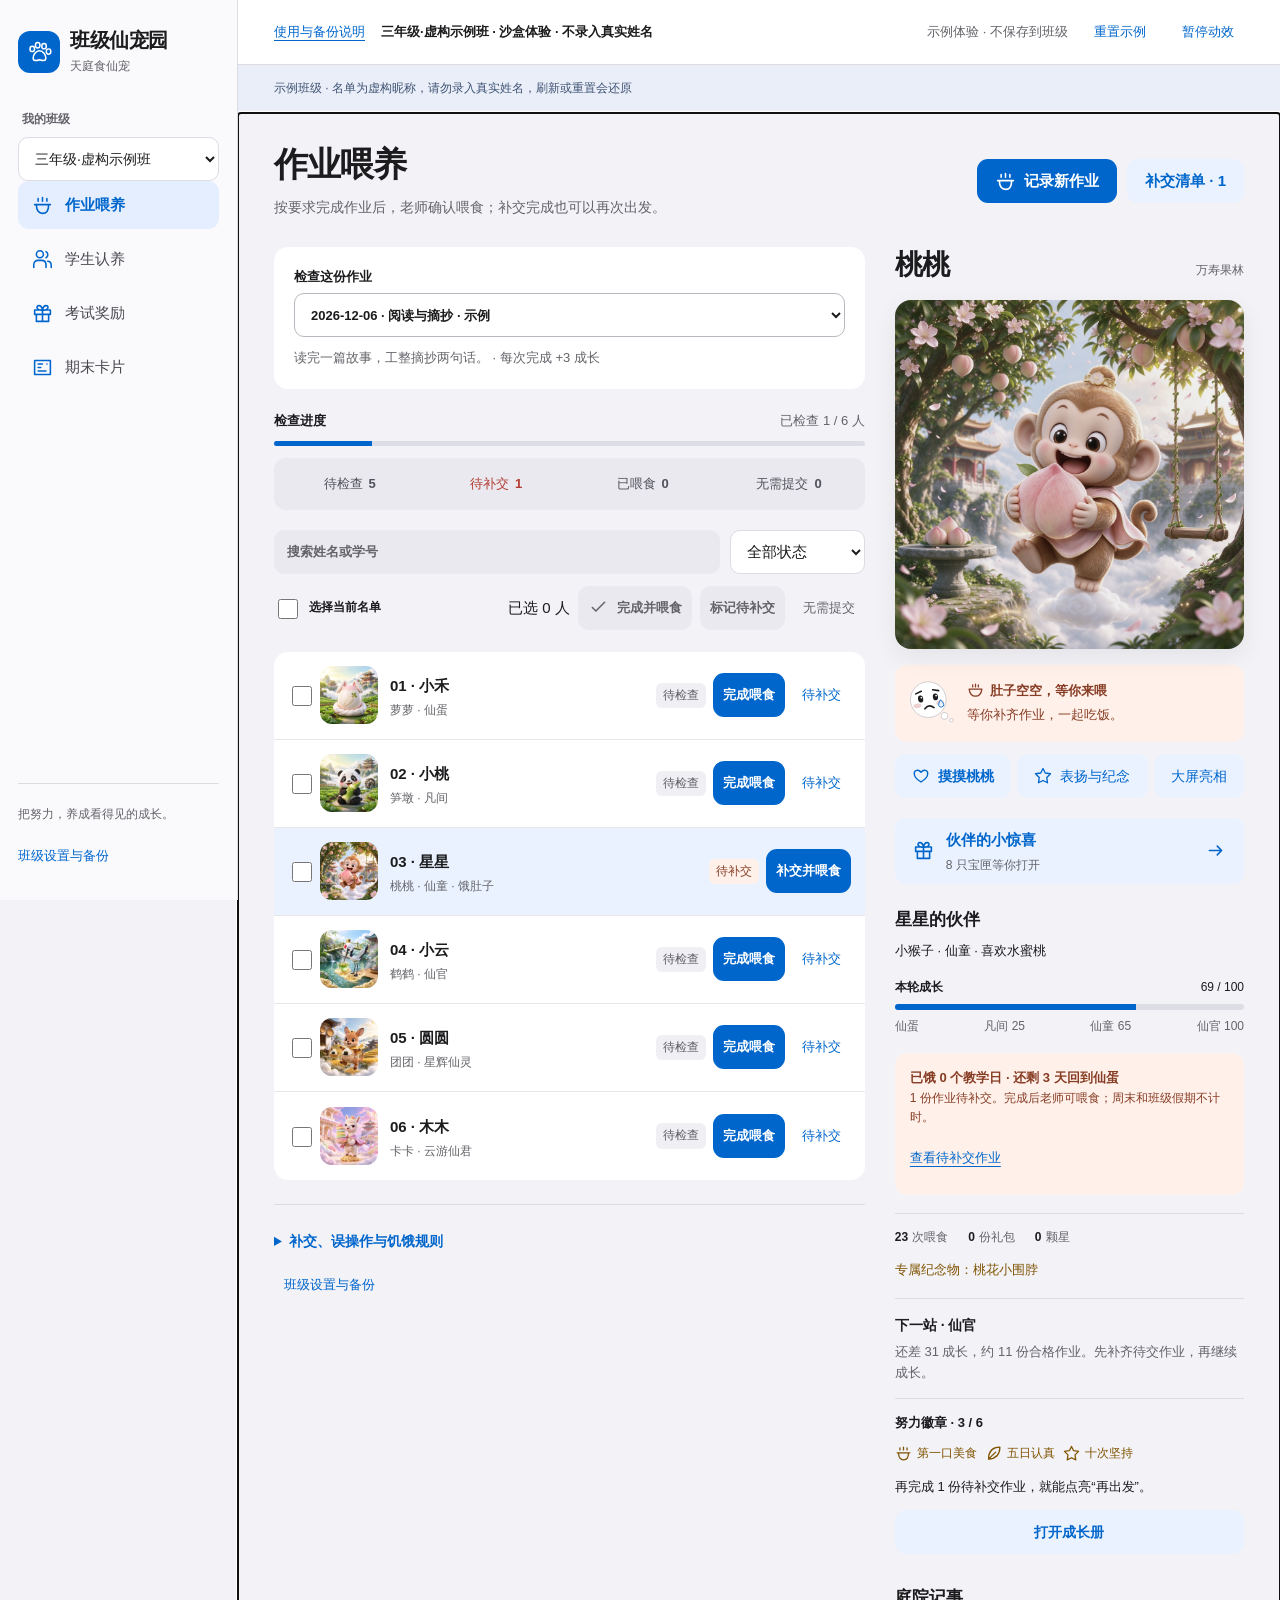
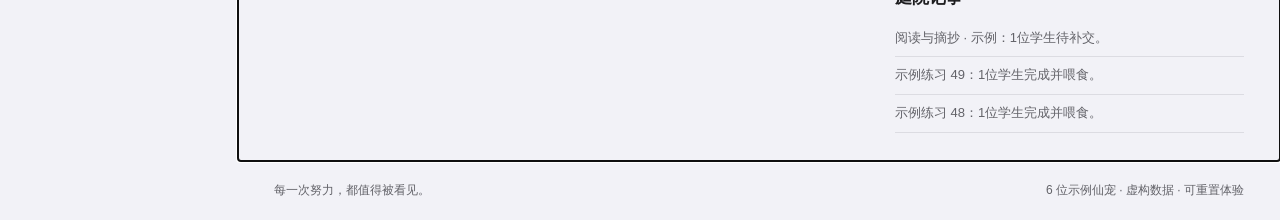
==== demo/index.html @ 9fc4181c "Publish six-pet classroom demo" ====
<!doctype html>
<html lang="zh-CN" data-edition="demo">
<head><meta http-equiv="Content-Security-Policy" content="default-src 'self' file: data: blob:; script-src 'self' 'unsafe-inline' file:; style-src 'self' 'unsafe-inline' file:; img-src 'self' file: data: blob:; font-src 'self' file: data:; connect-src 'none'; form-action 'none'; base-uri 'none'"><meta charset="utf-8"><meta name="viewport" content="width=device-width,initial-scale=1"><meta name="theme-color" content="#f2f2f7"><link rel="icon" href="data:image/svg+xml,%3Csvg%20xmlns%3D%22http%3A%2F%2Fwww.w3.org%2F2000%2Fsvg%22%20viewBox%3D%220%200%2048%2048%22%3E%3Crect%20width%3D%2248%22%20height%3D%2248%22%20rx%3D%2213%22%20fill%3D%22%230066cc%22%2F%3E%3Cg%20transform%3D%22translate(8%208)%22%20fill%3D%22none%22%20stroke%3D%22white%22%20stroke-width%3D%221.8%22%20stroke-linecap%3D%22round%22%20stroke-linejoin%3D%22round%22%3E%3Cpath%20d%3D%22M9%2022c0-3%203-8%207-8s7%205%207%208c0%204-4%203-7%202-3%201-7%202-7-2Z%22%2F%3E%3Cellipse%20cx%3D%228%22%20cy%3D%2212%22%20rx%3D%222.5%22%20ry%3D%223%22%2F%3E%3Cellipse%20cx%3D%2214%22%20cy%3D%228%22%20rx%3D%222.5%22%20ry%3D%223%22%2F%3E%3Cellipse%20cx%3D%2221%22%20cy%3D%229%22%20rx%3D%222.5%22%20ry%3D%223%22%2F%3E%3Cellipse%20cx%3D%2226%22%20cy%3D%2215%22%20rx%3D%222.5%22%20ry%3D%223%22%2F%3E%3C%2Fg%3E%3C%2Fsvg%3E"><title>班级仙宠园 · 六宠物互动示例</title><link rel="stylesheet" href="class.css"><link rel="stylesheet" href="class-gallery.css"><link rel="stylesheet" href="class-motion.css"><link rel="stylesheet" href="class-ios.css"><link rel="stylesheet" href="class-semester.css"><link rel="stylesheet" href="class-surprises.css"><script defer src="pets.js"></script><script defer src="class-rules.js"></script><script defer src="class-surprises.js"></script><script defer src="class-journey.js"></script><script defer src="class-growth.js"></script><script defer src="class-motion.js"></script><script defer src="class-local.js"></script><script defer src="class-app.js"></script><style>body.local-print-mode > :not(#localPrintView){display:none!important}body.local-print-mode{overflow:visible}#localPrintView{display:block}.edition-help{font-size:13px;color:#0066cc;white-space:nowrap}html[data-edition=demo] [data-action=newClass],html[data-edition=demo] [data-action=leaveDemo]{display:none!important}html[data-edition=demo] #demoBanner{position:static}.topbar #classCaption{margin-right:auto;font-weight:600}@media(max-width:700px){.topbar{display:grid!important;grid-template-columns:minmax(0,1fr) auto auto;gap:7px 12px!important;padding:10px 20px!important}.topbar .edition-help{grid-column:1/-1;font-size:12px}.topbar #classCaption{display:none}.topbar #saveStatus{min-width:0;line-height:1.5}.topbar .quiet{white-space:nowrap;min-width:44px}}</style></head>
<body>
<!-- THESIS: A familiar iOS-style workspace lets teachers turn completed homework into visible pet growth. OWN-WORLD: Cool grouped gray, white surfaces, system sans, blue actions, inset lists, segmented filters, quiet separators and complete original paintings. STORY: Choose homework, check students, feed companions, award effort and print one keepsake. FIRST VIEWPORT: Light class sidebar, large task title, white assignment and roster, full pet painting on the right; four-tab navigation on phones. FORM: user-pinned iOS operate interface; neutral-first palette explicitly replaces green backgrounds. FINISH: unreviewed and undocumented is unfinished; this build ends with the finish review, the verdict, and DESIGN.md --><a class="skip" href="#main">跳到主要内容</a>
<aside class="sidebar"><a class="brand" href="#homework"><span class="brand-mark" aria-hidden="true"><svg viewBox="0 0 32 32" aria-hidden="true"><path d="M9 22c0-3 3-8 7-8s7 5 7 8c0 4-4 3-7 2-3 1-7 2-7-2Z"/><ellipse cx="8" cy="12" rx="2.5" ry="3"/><ellipse cx="14" cy="8" rx="2.5" ry="3"/><ellipse cx="21" cy="9" rx="2.5" ry="3"/><ellipse cx="26" cy="15" rx="2.5" ry="3"/></svg></span><span>班级仙宠园<small>天庭食仙宠</small></span></a><label class="class-label" for="classSelect">我的班级</label><select id="classSelect" aria-label="选择班级"><option>正在载入…</option></select><button class="quiet small" data-action="newClass">新建班级</button><nav id="nav" aria-label="主要目的地"></nav><div class="sidebar-foot"><p>把努力，养成看得见的成长。</p><button class="quiet" data-action="settings">班级设置与备份</button></div></aside>
<div class="shell"><header class="topbar"><a class="edition-help" href="使用说明.html" target="_blank" rel="noopener">使用与备份说明</a><span id="classCaption">老师的百味庭院</span><span id="saveStatus" role="status">正在读取班级记录</span><button class="quiet small" data-action="demo">重置示例</button><button id="motionToggle" class="quiet small" data-action="motionToggle" aria-pressed="true">暂停动效</button></header><div id="demoBanner" class="demo-banner" hidden>示例班级 · 名单为虚构昵称，请勿录入真实姓名，刷新或重置会还原<button data-action="leaveDemo" class="quiet small">返回我的班级</button></div><div id="saveWarning" class="save-warning" role="alert" hidden></div><div id="rewardNotice" class="reward-notice" role="status" hidden></div><main id="main" tabindex="-1"><div class="loading">正在打开班级仙宠园…</div></main><footer class="page-foot">每一次努力，都值得被看见。<span>6 位示例仙宠 · 虚构数据 · 可重置体验</span></footer></div>
<dialog id="petDialog"><div class="dialog-head"><h2>选择认养的仙宠</h2><button class="icon-button" data-action="closeDialog" aria-label="关闭"><svg class="icon" viewBox="0 0 24 24" aria-hidden="true"><path d="M6 6l12 12M18 6 6 18"/></svg></button></div><p id="adoptHint"></p><label class="search-field">寻找伙伴<input id="petSearch" placeholder="输入名字、种类或仙境"></label><div id="petGrid" class="pet-grid"></div></dialog>
<dialog id="importDialog"><div class="dialog-head"><h2>确认恢复班级备份</h2><button class="icon-button" data-action="closeDialog" aria-label="关闭"><svg class="icon" viewBox="0 0 24 24" aria-hidden="true"><path d="M6 6l12 12M18 6 6 18"/></svg></button></div><p id="importSummary"></p><p>恢复将替换当前班级记录。请先导出一份当前备份，便于找回。</p><div class="actions"><button class="secondary" data-action="export">导出当前备份</button><button data-action="confirmImport">确认恢复</button></div></dialog>
<dialog id="presentationDialog" class="presentation-dialog" aria-label="课堂表彰"><div class="presentation-toolbar"><span id="presentationLabel">伙伴大屏展示</span><div class="actions"><button class="quiet" data-action="replayPresentation">再庆祝一次</button><button class="secondary" data-action="fullscreenPresentation">全屏展示</button><button class="quiet" data-action="closePresentation">结束展示</button></div></div><div id="presentationContent"></div><p id="presentationStatus" class="sr-only" role="status"></p></dialog><input id="backupFile" type="file" accept=".json,application/json" hidden><div id="toast" role="status" class="toast"></div></body></html>
---- demo/class.css ----
@import url("fonts/serif.css");
:root{--paper:#f8f5ec;--surface:#fffdf7;--ink:#263d32;--muted:#626b5b;--jade:#315e4b;--pale:#e8eee1;--gold:#a47b2f;--line:#d9decc;--rose:#994f49;--shadow:0 12px 32px rgba(39,62,45,.09)}
*{box-sizing:border-box}body{margin:0;background:var(--paper);color:var(--ink);font:15px/1.65 "Microsoft YaHei","PingFang SC",sans-serif}button,input,select,textarea{font:inherit}button,a,input,select,textarea{-webkit-tap-highlight-color:transparent}button{min-height:44px;border:0;border-radius:12px;padding:10px 18px;background:var(--jade);color:white;cursor:pointer;display:inline-flex;gap:8px;align-items:center;justify-content:center;font-weight:600}button:hover{background:#244837}button:disabled{opacity:.5;cursor:not-allowed}button.secondary{background:var(--pale);color:var(--jade)}button.secondary:hover{background:#dce6d4}button.quiet{background:transparent;color:var(--jade);font-weight:500}button.quiet:hover{background:var(--pale)}button.small{padding:6px 10px;min-height:36px;font-size:13px}.icon-button{min-width:44px;background:transparent;color:var(--ink);font-size:25px;padding:4px}.icon{width:21px;height:21px;fill:none;stroke:currentColor;stroke-width:1.6;stroke-linecap:round;stroke-linejoin:round;flex:none}a{color:var(--jade);text-underline-offset:4px}input,select,textarea{border:1px solid #aebba7;border-radius:10px;min-height:44px;padding:9px 12px;background:var(--surface);color:var(--ink);width:100%}textarea{resize:vertical;min-height:100px}input::placeholder,textarea::placeholder{color:#6a7164}label{display:block;font-size:13px;font-weight:600}label>input,label>select,label>textarea{margin-top:5px}input[type=checkbox]{width:20px;height:20px;min-height:20px;padding:0;accent-color:var(--jade);flex:none}input[type=number]{font-variant-numeric:tabular-nums}button:focus-visible,a:focus-visible,input:focus-visible,select:focus-visible,textarea:focus-visible,summary:focus-visible{outline:3px solid var(--gold);outline-offset:3px}h1,h2,h3,p{margin:0}h1,h2,.brand,.pet-name,.welcome-title{font-family:"Garden Serif","STKaiti","KaiTi",serif}h1{font-size:38px;line-height:1.3;font-weight:650;text-wrap:balance}h2{font-size:27px;line-height:1.4}h3{font-size:17px}p{margin:8px 0 16px;max-width:70ch}.muted{color:var(--muted)}.skip{position:fixed;top:-60px;left:20px;z-index:100;background:var(--jade);color:white;padding:12px}.skip:focus{top:12px}
.sidebar{position:fixed;inset:0 auto 0 0;width:218px;padding:30px 20px 24px;background:#edf0e5;display:flex;flex-direction:column;border-right:1px solid var(--line);z-index:10}.brand{display:flex;gap:11px;align-items:center;font-size:21px;text-decoration:none;font-weight:700;line-height:1.25;margin-bottom:40px}.brand small{display:block;font:11px/2 "Microsoft YaHei",sans-serif;letter-spacing:2px;color:var(--muted)}.brand-mark{display:grid;place-items:center;font-size:26px;width:46px;height:52px;border:1px solid var(--jade);border-radius:45% 45% 12px 12px}.class-label{margin-bottom:7px;font-size:12px;color:var(--muted)}.sidebar select{background:transparent}.sidebar>.small{align-self:flex-start;margin:8px 0 30px}.sidebar nav{display:grid;gap:8px}.nav-link{display:flex;align-items:center;gap:12px;padding:12px 15px;min-height:48px;text-decoration:none;border-radius:12px;font-weight:600}.nav-link.active{background:var(--jade);color:white}.nav-link:not(.active):hover{background:#dce6d4}.sidebar-foot{margin-top:auto}.sidebar-foot p{font-size:12px;max-width:15ch;color:var(--muted);line-height:1.8;margin:0 0 20px}.sidebar-foot button{font-size:12px;padding:8px 0}.shell{margin-left:218px}.topbar{padding:16px 36px;display:flex;align-items:center;gap:16px;border-bottom:1px solid var(--line);font-size:12px}.topbar>span:first-child{margin-right:auto;color:var(--muted)}#saveStatus{color:var(--jade)}main{padding:34px 36px 28px;max-width:1440px;margin:auto;min-height:calc(100vh - 140px)}.page-foot{font-size:11px;color:var(--muted);padding:20px 36px;display:flex;justify-content:space-between}.page-head{display:flex;gap:24px;justify-content:space-between;align-items:flex-start;margin-bottom:25px}.page-head p{color:var(--muted);margin:8px 0 0;font-size:13px}.actions{display:flex;align-items:center;gap:10px;flex-wrap:wrap}.head-action{white-space:nowrap;margin-top:5px}.demo-banner{padding:10px 36px;background:#f5e8c8;color:#6d531f;display:flex;align-items:center;gap:20px;font-size:13px}.demo-banner[hidden],.save-warning[hidden]{display:none}.demo-banner button{margin-left:auto}.save-warning{margin:16px 36px 0;padding:15px 20px;background:#f8e6de;color:#763e38;border-radius:12px;font-size:13px}.save-warning .actions{margin-top:10px}.loading{padding:80px 0;text-align:center;color:var(--muted)}
.work-layout{display:grid;grid-template-columns:minmax(0,1fr) 310px;gap:30px;align-items:start}.work-panel{min-width:0}.assignment{padding:22px 24px;background:var(--surface);border-radius:16px;box-shadow:var(--shadow);margin-bottom:20px}.assignment h2{margin-bottom:15px;font-size:23px}.assignment-meta{display:flex;gap:15px;align-items:center;margin-bottom:8px}.assignment-meta label{flex:1}.assignment p{font-size:13px;margin-bottom:0;color:var(--muted)}.form-panel{background:var(--pale);padding:22px 24px;border-radius:16px;margin-bottom:24px}.form-grid{display:grid;grid-template-columns:2fr 1fr;gap:16px;margin:16px 0}.form-grid .full{grid-column:1/-1}.form-panel .actions{margin-top:15px}.list-tools{display:flex;align-items:center;gap:12px;flex-wrap:wrap;margin:20px 0 12px}.list-tools label{flex:1;min-width:160px}.list-tools input{margin:0}.filter-select{max-width:135px}.selection-bar{background:var(--pale);padding:10px 12px;display:flex;align-items:center;gap:8px;flex-wrap:wrap;border-radius:12px;margin-bottom:10px}.select-all{display:flex;gap:8px;align-items:center;margin-right:auto;font-size:12px}.selection-bar button{padding:7px 10px;min-height:38px;font-size:12px}.student-list{border-top:1px solid var(--line)}.student-row{display:grid;grid-template-columns:22px minmax(150px,1fr) auto;align-items:center;gap:12px;padding:12px 7px;border-bottom:1px solid var(--line);min-height:82px}.student-row.selected{background:#ebefe3}.student-info{display:flex;align-items:center;gap:13px}.student-info img{width:51px;height:58px;object-fit:cover;border-radius:28px 28px 9px 9px}.student-info strong{font-size:14px}.student-info small{display:block;font-size:11px;color:var(--muted)}.student-info .name-button{padding:0;background:transparent;color:var(--ink);display:block;min-height:24px;text-align:left;justify-content:start}.student-info .name-button:hover{text-decoration:underline}.status-tag{font-size:11px;padding:3px 8px;border-radius:6px;background:var(--pale);color:var(--jade);white-space:nowrap;display:inline-block}.status-tag.missing{background:#f5e2d6;color:#853d33}.status-tag.pending{background:#eeebdf;color:#66644e}.row-actions{display:flex;align-items:center;gap:7px}.row-actions button{padding:7px 10px;font-size:12px;min-height:38px}.row-actions .quiet{min-width:36px}.count-line{font-size:12px;color:var(--muted);margin:10px 0}.blank-note{padding:32px 20px;text-align:center;color:var(--muted);font-size:14px}.stage{position:sticky;top:25px}.scene{position:relative;overflow:hidden;border-radius:47% 47% 15px 15px;background:#e7ead7;box-shadow:var(--shadow);aspect-ratio:4/5}.scene>img{width:100%;height:100%;object-fit:cover;display:block}.scene.hungry>img{filter:saturate(.48) brightness(.87);animation:hungry-sway 4s ease-in-out infinite;transform-origin:50% 90%}.scene.hungry:after{content:"";position:absolute;inset:0;background:linear-gradient(transparent 35%,rgba(48,64,59,.25));pointer-events:none}.pet-bubble{position:absolute;z-index:2;bottom:20px;left:18px;right:18px;text-align:center;font-size:13px;padding:11px 12px;background:rgba(255,253,247,.96);border-radius:12px;box-shadow:0 5px 14px rgba(38,61,50,.12)}.hungry-face{position:absolute;z-index:2;left:50%;top:45%;transform:translateX(-50%);width:76px;height:76px;background:#fff5e3;border-radius:50%;display:grid;place-items:center;box-shadow:0 8px 20px rgba(22,41,30,.12)}.hungry-face svg{width:58px;height:58px;stroke:#835748;stroke-width:1.6;fill:none;stroke-linecap:round}.empty-bowl{position:absolute;right:18px;top:23px;background:var(--surface);border-radius:12px;padding:10px;z-index:2;color:var(--rose);font-size:11px;display:flex;align-items:center;gap:7px}.scene-caption{display:flex;justify-content:space-between;align-items:center;margin-top:15px;font-size:12px;color:var(--muted)}.pet-name{font-size:29px;color:var(--ink)}.pet-state{padding-top:15px}.pet-state p{font-size:12px}.growth-line{display:flex;justify-content:space-between;align-items:center;font-size:12px;margin:14px 0 7px}.growth-track{height:6px;background:#dbe2d0;border-radius:5px;overflow:hidden}.growth-track i{display:block;height:100%;background:var(--jade)}.growth-stops{display:flex;justify-content:space-between;font-size:10px;color:var(--muted);margin-top:7px}.hunger-note{margin-top:17px;padding:15px;background:#f5e2d6;border-radius:12px;color:#793f35;font-size:12px}.hunger-note strong{display:block;font-size:13px}.pet-state .facts{display:flex;gap:20px;border-top:1px solid var(--line);padding-top:14px;margin-top:18px;font-size:12px;color:var(--muted)}.pet-state .facts b{color:var(--ink);margin-right:4px}.journal{margin-top:30px}.journal h3{margin-bottom:8px}.journal p{font-size:11px;color:var(--muted);padding:8px 0;border-bottom:1px solid var(--line);margin:0}.rule-note{font-size:12px;color:var(--muted);margin:20px 0 0}.inline-details{margin-top:24px;border-top:1px solid var(--line);padding-top:14px}.inline-details summary{cursor:pointer;color:var(--jade);font-size:13px;font-weight:600}.inline-details .form-panel{margin-top:14px}.rank-input{width:75px;min-height:40px}.roster-grid{display:grid;grid-template-columns:repeat(3,minmax(0,1fr));gap:20px}.roster-pet{background:var(--surface);border-radius:16px;overflow:hidden;box-shadow:var(--shadow)}.roster-pet img{width:100%;aspect-ratio:5/4;object-fit:cover;display:block}.roster-pet .roster-body{padding:16px}.roster-pet h3{display:flex;justify-content:space-between;align-items:center}.roster-pet p{font-size:12px;color:var(--muted);margin:7px 0 12px}.roster-pet button{font-size:12px;width:100%}.welcome{display:grid;grid-template-columns:minmax(0,1fr) 42%;gap:50px;align-items:center;min-height:530px}.welcome-title{font-size:48px;line-height:1.3;max-width:11ch}.welcome p{font-size:15px;color:var(--muted);margin-top:22px;line-height:1.9}.welcome .scene{max-width:390px}.welcome .welcome-pet{font-size:13px;text-align:center;margin:14px 0}.welcome .actions{margin-top:28px}.onboard-form{margin-top:25px;max-width:600px}.form-panel h2{font-size:24px}.gift-list{display:flex;gap:24px;flex-wrap:wrap;margin:15px 0 4px;padding:15px 0;border-top:1px solid var(--line)}.gift-list span{display:flex;gap:8px;align-items:center;font-size:13px}.gift-list .icon{color:var(--gold)}.reward-copy{font-size:12px;color:#795a24;margin-top:12px}.card-preview{display:grid;grid-template-columns:repeat(3,minmax(0,1fr));gap:20px;margin-top:22px}.honor-card{background:var(--surface);border:1px solid #bca66a;border-radius:12px;overflow:hidden;text-align:center}.honor-card img{width:100%;aspect-ratio:1;object-fit:cover;display:block}.honor-card .card-copy{padding:15px}.honor-card h3{font-family:"Garden Serif","KaiTi",serif;font-size:23px}.honor-card p{margin:5px 0;font-size:11px;color:var(--muted)}.honor-card .owner{display:block;font-size:14px;margin:6px 0}.card-stamp{font-size:10px;color:#805f23;margin-top:8px;letter-spacing:2px}.settings{max-width:820px}.settings h2{margin:32px 0 12px}.settings .form-grid{margin:0 0 18px}.settings>p{color:var(--muted);font-size:13px}.settings .link-row{display:flex;justify-content:space-between;gap:20px;padding:17px 0;border-bottom:1px solid var(--line);font-size:13px}.settings .link-row small{display:block;color:var(--muted)}.search-field{margin:15px 0}.pet-grid{display:grid;grid-template-columns:repeat(5,1fr);gap:12px}.pet-option{display:block;padding:0;background:var(--pale);color:var(--ink);overflow:hidden;text-align:center;border-radius:12px;font-size:12px}.pet-option img{width:100%;aspect-ratio:1;object-fit:cover;display:block}.pet-option span{display:block;padding:7px 3px}.pet-option:hover{background:#d5e0cc;color:var(--ink)}dialog{background:var(--surface);color:var(--ink);border:0;border-radius:16px;padding:25px;max-width:850px;width:calc(100% - 32px);max-height:88vh;box-shadow:0 20px 70px rgba(28,45,33,.2)}dialog::backdrop{background:rgba(21,40,29,.4)}.dialog-head{display:flex;align-items:center;justify-content:space-between;gap:20px}.dialog-head h2{font-size:27px}dialog p{font-size:13px;color:var(--muted)}#importDialog{max-width:550px}.toast{position:fixed;bottom:24px;left:calc(50% + 109px);transform:translateX(-50%);padding:12px 20px;background:var(--ink);color:white;border-radius:12px;z-index:80;max-width:calc(100% - 40px);font-size:13px;opacity:0;pointer-events:none}.toast.show{opacity:1}.welcome-title,.scene{animation:reveal .65s cubic-bezier(.16,1,.3,1) both}@keyframes reveal{from{clip-path:inset(0 0 12% 0);opacity:.6}to{clip-path:inset(0);opacity:1}}@keyframes hungry-sway{0%,100%{transform:rotate(-1deg) translateY(2px)}50%{transform:rotate(1deg) translateY(5px)}}
@media(min-width:1600px){main{padding-top:50px}.work-layout{grid-template-columns:minmax(0,1fr) 360px}}
@media(max-width:1150px){.sidebar{width:190px;padding:25px 16px}.brand{font-size:18px;gap:8px}.shell{margin-left:190px}.topbar,main{padding-left:24px;padding-right:24px}.work-layout{grid-template-columns:minmax(0,1fr) 250px;gap:22px}.selection-bar button{font-size:11px}.student-row{gap:8px;padding-left:2px;padding-right:2px;grid-template-columns:20px minmax(130px,1fr) auto}.row-actions{gap:2px}.row-actions button{padding:6px 7px}.roster-grid{grid-template-columns:repeat(3,1fr)}.toast{left:calc(50% + 95px)}}
@media(max-width:900px){.work-layout{grid-template-columns:minmax(0,1fr) 220px;gap:18px}.row-actions{flex-wrap:wrap;max-width:90px;justify-content:flex-end}.student-info img{display:none}.page-head{gap:12px}h1{font-size:32px}.assignment{padding:18px}.selection-bar{gap:5px}.select-all{width:100%;margin-bottom:3px}.card-preview{grid-template-columns:repeat(2,1fr)}}
@media(max-width:700px){.sidebar{position:static;width:auto;padding:16px 20px;display:grid;grid-template-columns:1fr 135px;align-items:center;border:0;border-bottom:1px solid var(--line)}.brand{margin:0;font-size:18px}.brand-mark{width:35px;height:41px;font-size:23px}.brand small{font-size:9px}.class-label,.sidebar>.small,.sidebar-foot{display:none}.sidebar select{font-size:12px;padding:7px;min-height:40px}.sidebar nav{position:fixed;inset:auto 0 0;z-index:50;grid-template-columns:repeat(4,1fr);gap:0;background:var(--surface);padding:7px 6px calc(7px + env(safe-area-inset-bottom));box-shadow:0 -5px 22px rgba(39,62,45,.08)}.nav-link{flex-direction:column;gap:3px;font-size:10px;padding:7px 3px;border-radius:10px;min-height:50px}.nav-link .icon{width:20px;height:20px}.shell{margin:0}.topbar{padding:8px 20px;gap:8px}.topbar>span:first-child{display:none}#saveStatus{margin-right:auto;font-size:11px}main{padding:25px 20px 20px;min-height:70vh}.page-head{margin-bottom:20px;flex-direction:column;gap:14px}.page-head p{font-size:12px}h1{font-size:31px}.head-action{margin-top:0}.work-layout{display:flex;flex-direction:column;gap:25px}.work-panel{width:100%}.stage{position:static;width:100%;display:grid;grid-template-columns:40% 1fr;gap:16px;padding-top:25px;border-top:1px solid var(--line)}.stage .pet-state{padding:0}.stage .scene-caption{display:block;margin-top:7px}.stage .scene-caption>span{font-size:11px}.stage .pet-name{display:block;font-size:24px}.stage .pet-bubble{font-size:10px;bottom:10px;left:8px;right:8px;padding:7px}.stage .hunger-note{padding:10px;margin-top:12px;font-size:11px}.stage .hunger-note strong{font-size:12px}.stage .facts{gap:10px;font-size:10px;padding-top:10px;margin-top:10px}.stage .empty-bowl{padding:6px;top:10px;right:8px;font-size:0}.stage .empty-bowl .icon{width:18px;height:18px}.stage .hungry-face{width:50px;height:50px}.stage .hungry-face svg{width:40px;height:40px}.pet-state p{font-size:11px;margin:3px 0 8px}.growth-stops{font-size:9px}.journal{grid-column:1/-1;margin-top:0}.journal p{font-size:11px}.student-info img{display:block;width:40px;height:48px}.student-row{grid-template-columns:20px minmax(120px,1fr) auto;gap:8px;min-height:80px}.student-info{gap:9px}.student-info strong{font-size:13px}.student-info small{font-size:10px}.row-actions{max-width:none;gap:4px}.row-actions button{min-height:40px;padding:6px 8px;font-size:11px}.row-actions .status-tag{font-size:10px}.selection-bar{padding:10px;gap:7px}.selection-bar button{min-height:40px;font-size:11px}.select-all{width:auto;margin-right:auto}.selection-bar .select-all{flex-basis:100%}.assignment{padding:18px}.assignment-meta{gap:8px}.assignment-meta button{font-size:11px;padding:7px}.form-panel{padding:20px}.form-grid{gap:13px;grid-template-columns:1fr}.form-grid .full{grid-column:auto}.roster-grid{grid-template-columns:repeat(2,1fr);gap:13px}.roster-pet .roster-body{padding:12px}.roster-pet h3{font-size:14px}.roster-pet h3 span{font-size:10px}.roster-pet p{font-size:11px}.roster-pet button{font-size:11px;padding:8px 5px}.welcome{grid-template-columns:1fr;gap:30px;min-height:0}.welcome-title{font-size:38px;max-width:12ch}.welcome p{margin-top:15px;font-size:13px}.welcome .scene{max-width:270px;margin:auto}.welcome .actions{margin-top:20px}.welcome .welcome-pet{font-size:12px}.page-foot{padding:20px 20px 100px;display:block;font-size:10px}.page-foot span{display:block;margin-top:5px}.demo-banner{padding:9px 20px;font-size:11px;gap:10px}.demo-banner button{font-size:11px;padding:4px 7px;white-space:nowrap}.save-warning{margin:12px 20px 0}.pet-grid{grid-template-columns:repeat(3,1fr);gap:10px}dialog{padding:18px}.dialog-head h2{font-size:23px}.toast{left:50%;bottom:85px}.card-preview{gap:12px}.honor-card .card-copy{padding:11px}.honor-card h3{font-size:21px}.gift-list{gap:10px 18px}.gift-list span{font-size:12px}.settings h2{font-size:25px}.rank-input{width:65px}.list-tools{gap:8px}.list-tools label{min-width:130px}.filter-select{max-width:118px}.settings .link-row{flex-wrap:wrap}.mobile-settings{display:inline-flex}}
@media(prefers-reduced-motion:reduce){*,*:before,*:after{animation:none!important;scroll-behavior:auto!important}}

.sr-only{position:absolute;width:1px;height:1px;padding:0;margin:-1px;overflow:hidden;clip:rect(0,0,0,0);white-space:nowrap;border:0}

.empty-bowl{top:55px;right:45px}.row-actions button{min-width:44px;min-height:44px}
@media(max-width:700px){.selection-bar .select-all{flex-basis:calc(100% - 90px)}.selection-bar #selectionCount{font-size:11px}.selection-bar button,.row-actions button{min-height:44px}.stage .empty-bowl{top:28px;right:25px}}

.next-growth{margin-top:18px;padding:14px 0;border-top:1px solid var(--line)}.next-growth strong{font-size:14px}.next-growth p{font-size:13px;margin:5px 0 0;color:var(--muted)}.effort-preview{border-top:1px solid var(--line);padding-top:14px;font-size:13px}.effort-preview>span{font-weight:600}.effort-preview>div{display:flex;gap:8px;flex-wrap:wrap;margin:10px 0}.effort-preview p{font-size:13px;margin:0;color:var(--muted)}.effort-preview button{width:100%;font-size:14px}.earned-token{display:inline-flex;align-items:center;gap:5px;color:#795a24;font-size:12px}.earned-token .icon{width:17px;height:17px}.growth-student-picker{max-width:480px;margin-bottom:25px}.growth-student-picker label{font-size:14px}.growth-book{min-width:0}.book-intro p{font-size:16px;color:var(--muted);margin:10px 0 22px}.form-journey{display:grid;grid-template-columns:repeat(2,minmax(0,1fr));gap:24px 20px;padding:0;margin:0;list-style:none}.form-journey figure{margin:0}.journey-art{position:relative;aspect-ratio:1;overflow:hidden;border-radius:47% 47% 12px 12px;background:var(--pale)}.journey-art img{width:100%;height:100%;object-fit:cover;display:block}.locked .journey-art img{filter:grayscale(1);opacity:.6}.form-lock{position:absolute;left:12px;right:12px;bottom:12px;display:flex;align-items:center;justify-content:center;gap:8px;background:var(--surface);padding:7px;border-radius:10px;font-size:13px}.form-lock .icon{width:17px;height:17px}.form-journey figcaption{display:flex;justify-content:space-between;align-items:center;gap:8px;padding-top:10px;font-size:13px;color:var(--muted)}.form-journey figcaption strong{font:600 21px/1.4 "Garden Serif","KaiTi",serif;color:var(--ink)}.form-journey .current figcaption span{color:var(--jade);font-weight:600}.growth-rule{font-size:13px;color:var(--muted);margin:16px 0 0}.makeup-list,.badge-collection,.personal-journal{margin-top:36px}.makeup-list>p,.badge-collection>p,.personal-journal>p{font-size:14px;color:var(--muted)}.makeup-list>div{display:flex;gap:15px;align-items:center;justify-content:space-between;padding:12px 0;border-bottom:1px solid var(--line)}.makeup-list span{overflow-wrap:anywhere}.makeup-list button{white-space:nowrap;min-height:44px}.badge-collection ul,.personal-journal ol{list-style:none;padding:0;margin:15px 0 0}.badge-collection li{display:flex;gap:14px;align-items:center;padding:15px 0;border-bottom:1px solid var(--line)}.badge-symbol{display:grid;place-items:center;width:44px;height:44px;border-radius:50%;background:var(--pale);color:var(--muted);flex:none}.earned .badge-symbol{background:#f5e8c8;color:#795a24}.badge-collection li>div{flex:1;min-width:0}.badge-collection li strong,.badge-collection li>div span{display:block;font-size:14px}.badge-collection li>div span{color:var(--muted);font-size:13px;margin-top:2px}.badge-progress{font-size:13px;color:var(--muted);white-space:nowrap}.earned .badge-progress{color:var(--jade);font-weight:600}.personal-journal li{display:flex;gap:12px;align-items:flex-start;padding:14px 0;border-bottom:1px solid var(--line)}.personal-journal li>.icon{color:var(--gold);width:20px;margin-top:3px}.personal-journal li>div{flex:1;min-width:0}.personal-journal strong{display:block;font-size:14px;overflow-wrap:anywhere}.personal-journal span,.personal-journal time{font-size:13px;color:var(--muted)}.personal-journal span{display:block;margin-top:3px}.personal-journal time{white-space:nowrap;font-variant-numeric:tabular-nums}.growth-layout .stage .journal,.growth-layout .effort-preview{display:none}.roster-actions{display:grid;gap:5px}.reward-notice{margin:20px 36px 0;display:flex;align-items:center;gap:18px;padding:16px 22px;background:#e8eee1;border-radius:16px;max-width:calc(1440px - 72px);animation:reward-reveal .35s cubic-bezier(.16,1,.3,1) both}.reward-notice[hidden]{display:none}.reward-notice>img{width:88px;height:88px;object-fit:cover;border-radius:45% 45% 10px 10px;flex:none}.reward-notice>div{flex:1;min-width:0}.reward-notice strong{font-family:"Garden Serif","KaiTi",serif;font-size:23px;line-height:1.4}.reward-notice p{font-size:14px;margin:4px 0;color:var(--jade)}.reward-notice button.quiet{padding:3px 0;min-height:44px;font-size:14px}.reward-notice>.icon-button{align-self:flex-start;flex:none;min-width:44px}.reward-notice p,.book-intro p{overflow-wrap:anywhere}@keyframes reward-reveal{from{clip-path:inset(0 0 28% 0);transform:translateY(-6px)}to{clip-path:inset(0);transform:translateY(0)}}
@media(max-width:1150px){.reward-notice{margin-left:24px;margin-right:24px}}
@media(max-width:700px){.growth-layout .stage{display:none}.growth-student-picker{max-width:none}.book-intro h2,.badge-collection h2,.makeup-list h2,.personal-journal h2{font-size:25px}.book-intro p{font-size:16px}.form-journey{gap:20px 14px}.form-journey figcaption{flex-direction:column;align-items:flex-start;gap:2px}.journey-art{border-radius:47% 47% 10px 10px}.form-lock{left:8px;right:8px;bottom:8px;font-size:12px;padding:5px}.personal-journal li{flex-wrap:wrap}.personal-journal time{margin-left:32px;margin-top:-8px;flex-basis:100%}.reward-notice{margin:14px 20px 0;gap:12px;padding:14px}.reward-notice>img{width:65px;height:75px}.reward-notice strong{font-size:19px}.reward-notice p{font-size:13px}.reward-notice>.icon-button{margin-right:-9px}.stage .next-growth strong{font-size:14px}.stage .next-growth p,.stage .effort-preview p{font-size:13px}.stage .next-growth{margin-top:14px}.stage .effort-preview{grid-column:1/-1}.earned-token{font-size:12px}.badge-collection li{gap:10px}.badge-collection li>div span{line-height:1.6}.badge-progress{font-size:12px}}
@media(prefers-reduced-motion:reduce){.reward-notice{animation:none}}

.book-intro .book-hunger{font-size:14px;color:var(--rose);margin-top:-8px;margin-bottom:22px}

.reward-notice{position:fixed;right:24px;bottom:24px;z-index:70;width:min(510px,calc(100% - 48px));margin:0;box-shadow:var(--shadow)}
@media(max-width:700px){.reward-notice{right:20px;bottom:85px;width:calc(100% - 40px);margin:0}}
---- demo/class-gallery.css ----
/* Existing jade garden, amplified through complete original paintings. */
.sidebar{background:var(--jade);color:var(--surface);border-right:0}
.sidebar .brand,.sidebar .brand small,.sidebar .class-label,.sidebar .sidebar-foot p,.sidebar button.quiet{color:var(--surface)}
.sidebar .brand-mark{border-color:var(--gold);color:var(--surface)}
.sidebar select{background:var(--surface);color:var(--ink);border-color:var(--surface)}
.sidebar .nav-link{color:var(--surface)}
.sidebar .nav-link.active{background:var(--surface);color:var(--jade)}
.sidebar .nav-link:not(.active):hover,.sidebar button.quiet:hover{background:var(--ink);color:var(--surface)}
.sidebar .sidebar-foot{border-top:1px solid var(--gold);padding-top:24px}
.topbar{background:var(--surface)}
.page-head{padding-bottom:24px;border-bottom:1px solid var(--line);margin-bottom:30px}
.work-layout{grid-template-columns:minmax(0,1fr) 36%;gap:30px}
.stage .scene,.welcome .scene{aspect-ratio:1;border-radius:16px;box-shadow:var(--shadow);background:var(--pale)}
.stage .scene>img,.welcome .scene>img{object-fit:contain}
.stage .scene:before,.welcome .scene:before{content:"";position:absolute;inset:10px;border:1px solid var(--gold);border-radius:12px;pointer-events:none;z-index:1}
.stage .scene-caption{align-items:baseline;padding:4px 0 14px;border-bottom:1px solid var(--line)}
.stage .pet-name{font-size:38px;line-height:1.3}
.stage .pet-state{padding-top:18px}
.stage .pet-bubble{bottom:18px;left:18px;right:18px;font-size:13px}
.assignment{box-shadow:none;background:var(--pale)}
.selection-bar{background:var(--surface)}
.student-row{padding-top:14px;padding-bottom:14px}
.student-info img{border-radius:12px;width:58px;height:58px}
.roster-grid{gap:24px}
.roster-pet{box-shadow:none;background:transparent;border-radius:0}
.roster-pet img{aspect-ratio:1;object-fit:contain;border-radius:16px}
.roster-pet .roster-body{padding:16px 0 0}
.roster-pet h3{font-size:17px}
.welcome{gap:36px;grid-template-columns:minmax(0,1fr) 46%}
.welcome .scene{max-width:none}
.welcome-title{font-size:48px;max-width:12ch}
.journey-art{border-radius:16px}
.journey-art img{object-fit:contain}
.form-journey .current .journey-art:after{content:"";position:absolute;inset:10px;border:1px solid var(--gold);border-radius:12px;pointer-events:none}
.honor-card{border:0;border-radius:0;background:transparent}
.honor-card img{height:auto;aspect-ratio:1;object-fit:contain;border-radius:16px}
.honor-card .card-copy{padding:16px 0;text-align:left}
.honor-card .card-stamp{letter-spacing:0}
.honor-card button{width:100%;margin-top:12px}
.print-promise{display:flex;align-items:center;justify-content:space-between;gap:24px;padding:24px 0;border-top:1px solid var(--line)}
.print-promise h2{font-size:27px}
.print-promise p{color:var(--muted);font-size:14px;margin:8px 0 0}
@media(min-width:1600px){.work-layout{grid-template-columns:minmax(0,1fr) 390px}}
@media(max-width:1150px){.work-layout{grid-template-columns:minmax(0,1fr) 32%;gap:24px}.stage .pet-name{font-size:29px}.student-info img{width:48px;height:48px}.welcome-title{font-size:38px}}
@media(max-width:900px){.work-layout{grid-template-columns:minmax(0,1fr) 31%;gap:20px}.stage .pet-bubble{font-size:11px;left:14px;right:14px;bottom:14px}.stage .scene-caption{display:block}.stage .scene-caption span{display:block;margin-top:5px}.student-info img{display:none}}
@media(max-width:700px){
.sidebar{border-bottom:0}.sidebar nav{background:var(--jade)}
.sidebar .nav-link:not(.active):hover{background:var(--ink)}
.page-head{padding-bottom:20px;margin-bottom:24px}.work-layout{display:flex;gap:30px}
.stage{grid-template-columns:44% minmax(0,1fr);gap:16px;padding-top:24px}
.stage .scene:before{inset:6px;border-radius:10px}
.stage .pet-name{font-size:27px}.stage .scene-caption{padding-bottom:0;border:0}
.stage .scene-caption span{font-size:11px}
.stage .pet-bubble{position:static;border-radius:0;box-shadow:none;padding:10px 8px;font-size:11px;background:var(--surface)}
.stage .scene{aspect-ratio:auto}.stage .scene>img{aspect-ratio:1;height:auto}
.stage .scene:before{bottom:48px}.stage .pet-state{padding-top:0}.stage .hungry-face{top:25%}
.stage .empty-bowl{top:16px;right:16px}
.student-info img{display:block;width:44px;height:44px}.student-row{padding-top:12px;padding-bottom:12px}
.roster-grid{gap:24px 14px}.roster-pet .roster-body{padding:12px 0 0}
.roster-pet h3{font-size:14px;align-items:flex-start;gap:4px;flex-wrap:wrap}
.welcome{display:flex;flex-direction:column;gap:30px;align-items:stretch}
.welcome>div:last-child{max-width:100%}.welcome .scene{max-width:100%;width:100%}.welcome-title{font-size:38px}
.journey-art{border-radius:16px}.card-preview{gap:24px 14px}.honor-card .card-copy{padding:12px 0}
.print-promise{display:block;padding:24px 0}.print-promise button{margin-top:16px;width:100%}
}
/* Classroom reward tools lead; companion artwork has room to breathe. */
.exam-screen .page-head{padding-bottom:18px;margin-bottom:20px}
.exam-summary{padding:16px 20px;margin-bottom:16px}
.exam-summary>p{display:flex;justify-content:space-between;gap:10px;flex-wrap:wrap;margin-top:8px}
.exam-summary>p span{color:var(--jade);font-variant-numeric:tabular-nums}
.exam-rules p{font-size:13px;color:var(--muted);margin:8px 0 0}
@media(max-width:700px){
 .exam-summary{padding:16px}
 .stage{display:block;padding-top:24px}
 .stage .scene{aspect-ratio:1;max-width:400px;margin:0 auto}
 .stage .scene-caption{display:flex;align-items:baseline;justify-content:space-between;gap:12px;margin-top:16px;padding:0 0 12px;border-bottom:1px solid var(--line)}
 .stage .scene-caption span{font-size:12px;margin-top:0}
 .stage .pet-state{padding-top:24px}
 .stage .pet-state>p{font-size:13px}
 .stage .growth-line{font-size:14px}
 .stage .growth-track{height:8px}
 .stage .growth-stops{font-size:12px;gap:6px}
 .stage .hunger-note{padding:14px;font-size:13px;line-height:1.7}
 .stage .hunger-note strong{font-size:14px}
 .stage .facts{font-size:12px;gap:20px;flex-wrap:wrap;margin-top:18px;padding-top:14px}
 .stage .journal{margin-top:24px}
 .stage .journal p{font-size:12px}
}

/* A comfortable label target preserves the original compact checkbox. */
.roster-check{display:grid;place-items:center;min-height:44px}
@media(max-width:700px){
 .selectable-row{grid-template-columns:44px minmax(0,1fr) auto}
 .selectable-row .roster-check{width:44px;min-height:44px}
 .selectable-row .student-info,.selectable-row .student-info>div{min-width:0}
 .selectable-row .student-info .name-button{min-height:44px}
 .student-row .row-actions button{min-width:44px;min-height:44px}
 .selection-bar .select-all{min-height:44px}
}

/* Mobile companion navigation returns to the same student without losing the roster. */
.companion-navigation{display:none}
@media(max-width:700px){
 .companion-navigation{display:flex;align-items:center;justify-content:space-between;gap:8px;margin-bottom:18px}
 .companion-navigation strong{font-size:14px;min-width:0;overflow-wrap:anywhere}
 .companion-navigation button{flex:none;min-height:44px;font-size:13px;padding:8px}
 .companion-navigation .icon{transform:rotate(180deg);width:18px;height:18px}
 #petStage{scroll-margin-top:16px}
}

/* One glance at progress, one tap to the students who need attention. */
.homework-progress{padding:0}
.check-progress-heading{display:flex;align-items:baseline;justify-content:space-between;gap:12px;font-size:13px;margin-bottom:9px}
.check-progress-heading>span{color:var(--muted);font-variant-numeric:tabular-nums}
.homework-progress .growth-track{height:5px}
.check-shortcuts{display:flex;flex-wrap:wrap;gap:6px;margin-top:10px}
.check-shortcuts button{min-height:44px;gap:8px;padding:7px 10px;font-size:13px;border:1px solid var(--line);border-radius:10px}
.check-shortcuts button b{font-variant-numeric:tabular-nums}
.check-shortcuts button.active{background:var(--jade);color:var(--surface);border-color:var(--jade)}
.check-shortcuts button[data-filter=missing]:not(.active){color:var(--rose)}
@media(max-width:700px){.check-shortcuts{display:grid;grid-template-columns:repeat(4,minmax(0,1fr));gap:8px}.check-shortcuts button{display:flex;flex-direction:column;gap:0;padding:5px 4px;font-size:12px;min-height:52px}.check-shortcuts button b{font-size:14px}}

/* Narrow rosters give names their own line and place teacher actions underneath. */
@media(max-width:420px){
 .student-row.selectable-row{grid-template-columns:44px minmax(0,1fr);gap:6px 10px}
 .selectable-row .roster-check{grid-row:1 / span 2;align-self:stretch}
 .selectable-row .student-info{grid-column:2;min-width:0}
 .selectable-row .student-info>div{flex:1;min-width:0}
 .selectable-row .student-info .name-button{width:100%;min-width:44px;overflow-wrap:anywhere}
 .selectable-row .row-actions{grid-column:2;justify-content:flex-start;gap:6px;flex-wrap:wrap}
}

/* Teaching follows a complete recovery loop; progress belongs to each companion. */
.head-actions{display:flex;flex-wrap:wrap;justify-content:flex-end;gap:10px}
.care-summary{padding:18px 20px;background:var(--pale);border-radius:16px}
.care-summary>strong{font-size:19px}
.care-summary p{font-size:13px;color:var(--muted);margin:7px 0 0}
.care-student{padding:22px 0;border-bottom:1px solid var(--line)}
.care-student>header{display:flex;align-items:center;justify-content:space-between;gap:12px;flex-wrap:wrap}
.care-student.selected{border-bottom-color:var(--jade)}
.care-student .student-info{min-width:0}
.care-student .student-info>div{min-width:0}
.care-student .student-info img{display:block;width:48px;height:48px}
.care-student .name-button{min-width:44px;min-height:44px;overflow-wrap:anywhere}
.care-countdown{font-size:12px;color:var(--rose)}
.care-student>button{min-height:44px}
.care-student>ul{padding:0;margin:12px 0 0;list-style:none}
.makeup-task{display:grid;grid-template-columns:minmax(0,1fr) auto;align-items:center;gap:12px;padding:16px 0;border-top:1px solid var(--line)}
.makeup-task>div{min-width:0}
.makeup-task strong{display:block;font-size:14px;overflow-wrap:anywhere}
.makeup-task small{display:block;font-size:12px;color:var(--muted);margin-top:4px}
.makeup-task button{font-size:13px;min-height:44px;padding:10px 12px}
.makeup-task summary{min-height:44px;display:flex;align-items:center;font-size:12px;color:var(--jade);cursor:pointer}
.makeup-task summary:before{content:'+';margin-right:8px}
.makeup-task details[open] summary:before{content:'−'}
.makeup-task details p{font-size:13px;margin:0;color:var(--muted);overflow-wrap:anywhere}
.care-empty{padding:42px 20px;text-align:center}
.care-empty>span{display:grid;place-items:center;width:56px;height:56px;margin:0 auto 18px;background:var(--pale);color:var(--jade);border-radius:50%}
.care-empty .icon{width:28px;height:28px}
.care-empty h2{font-size:26px}
.care-empty p{font-size:14px;color:var(--muted);margin:12px auto 24px}
.stage .hunger-note button{display:flex;margin-top:9px;padding:7px 0;min-height:44px;text-decoration:underline;text-underline-offset:4px;font-size:13px}
.effort-preview .badge-goal{margin:12px 0;font-size:13px;line-height:1.8;color:var(--ink)}
.week-effort{padding:20px;margin:24px 0 28px;background:var(--surface);border:1px solid var(--line);border-radius:16px}
.week-heading{display:flex;justify-content:space-between;align-items:baseline;gap:10px;flex-wrap:wrap}
.week-heading h2{font-size:24px}
.week-heading>span{font-size:12px;color:var(--muted)}
.week-days{list-style:none;display:grid;grid-template-columns:repeat(7,minmax(0,1fr));gap:8px;padding:0;margin:20px 0 12px}
.week-days li{display:flex;align-items:center;flex-direction:column;gap:8px;font-size:12px;color:var(--muted);min-width:0}
.week-mark{display:grid;place-items:center;width:36px;max-width:100%;height:36px;border:1px solid var(--line);border-radius:50%;background:var(--paper);font-size:14px;font-weight:500}
.week-days .earned .week-mark{color:var(--surface);background:var(--jade);border-color:var(--jade)}
.week-days .today .week-mark{outline:2px solid var(--gold);outline-offset:3px}
.week-days .today small{color:var(--jade);font-weight:600}
.week-days .future{opacity:.55}
.week-days small{font-size:11px;white-space:nowrap}
.week-note{font-size:12px;color:var(--muted);margin:16px 0}
.next-badge{display:flex;align-items:flex-start;gap:12px;border-top:1px solid var(--line);padding-top:16px}
.next-badge>span{display:grid;place-items:center;background:var(--pale);color:var(--jade);width:40px;height:40px;border-radius:50%;flex:none}
.next-badge>div{min-width:0}
.next-badge strong{font-size:14px}
.next-badge p{font-size:13px;color:var(--muted);margin:4px 0 0}
@media(max-width:700px){
 .head-actions{justify-content:flex-start}
 .makeup-task{grid-template-columns:minmax(0,1fr);gap:10px}
 .makeup-task>button{justify-self:start;min-width:150px}
 .care-student>header{align-items:flex-start}
 .care-countdown{width:100%;padding-left:61px}
 .care-summary{padding:16px}
 .care-summary>strong{font-size:18px}
 .week-effort{padding:14px}
 .week-heading h2{font-size:23px}
 .week-days{gap:4px}
 .week-mark{height:32px;width:32px}
}

/* Art review: complete paintings, readable captions and room at tablet widths. */
:root{--care-paper:#f5e2d6;--care-ink:#793f35}
.stage .scene-caption{margin:0 0 16px;padding:0;border:0;align-items:baseline}
.stage .scene-caption span{font-size:12px}
.student-info small{font-size:12px}
.status-tag,.row-actions .status-tag{font-size:12px}
.row-actions button,.selection-bar button{font-size:13px}
.week-days .future{opacity:1}
.week-days .future .week-mark{border-style:dashed;background:transparent}
.week-days small{font-size:12px}
.locked .journey-art img{filter:saturate(.72);opacity:1}
@media(min-width:701px) and (max-width:1000px){
 .page-head{flex-wrap:wrap}
 .head-actions{justify-content:flex-start}
 .work-layout{grid-template-columns:minmax(0,1fr)}
 .stage{position:static;display:grid;grid-template-columns:repeat(2,minmax(0,1fr));gap:24px;padding-top:24px;border-top:1px solid var(--line)}
 .stage .pet-state{padding-top:0}
 .stage .journal{grid-column:1/-1;margin-top:0}
 .growth-layout .stage{display:none}
 .student-info img{display:block}
 .row-actions{max-width:none;gap:6px}
}
@media(max-width:700px){
 .stage .scene-caption{display:flex;margin:0 0 16px}
 .student-info small{font-size:12px}
 .row-actions button,.selection-bar button{font-size:13px}
}

.week-date-short{display:none}
@media(max-width:360px){.week-date-full{display:none}.week-date-short{display:inline}}
---- demo/class-motion.css ----
/* Pet motion accompanies confirmed classroom actions; painting and scores stay authoritative. */
:root{--pet-motion-soft:5.6s;--pet-motion-sad:6s;--pet-motion-response:1.2s;--pet-motion-ease:cubic-bezier(.16,1,.3,1)}
.pet-canvas{position:relative;overflow:visible}
.pet-art-window{position:relative;aspect-ratio:1;border-radius:16px}
.stage .pet-art-window{box-shadow:var(--shadow)}
.pet-canvas .pet-painting{width:100%;height:100%;display:block;object-fit:contain;border-radius:16px;transform-origin:50% 86%;animation:pet-breathe var(--pet-motion-soft) ease-in-out infinite;animation-play-state:paused}
.pet-canvas[data-pet-form="egg"] .pet-painting{animation-name:pet-egg;animation-duration:6.4s}
.pet-canvas[data-pet-mood="hungry"] .pet-painting,.pet-canvas[data-pet-mood="reset"] .pet-painting{filter:saturate(.6) brightness(.94);animation-name:pet-droop;animation-duration:var(--pet-motion-sad)}
.pet-expression{position:relative;z-index:2;flex:none;width:46px;height:49px;pointer-events:none;transform:rotate(-8deg);transform-origin:38% 72%}
.pet-expression>svg{display:block;width:100%;height:100%;overflow:visible}
.expression-paper{fill:var(--surface);stroke:var(--gold);stroke-width:1}
.pet-blush{fill:var(--rose);opacity:.23}
.face-line{fill:none;stroke:var(--ink);stroke-width:2.8;stroke-linecap:round;stroke-linejoin:round}
.eye-fill{fill:var(--ink)}.eye-shine{fill:var(--surface)}
.pet-smile{fill:var(--rose);stroke:var(--ink);stroke-width:2;stroke-linejoin:round}
.pet-tear{fill:var(--pale);stroke:var(--jade);stroke-width:1.4;animation:pet-teardrop 3.8s ease-in-out infinite;animation-play-state:paused}
.pet-eyes{transform-box:fill-box;transform-origin:center;animation:pet-blink 6.2s ease-in-out infinite;animation-play-state:paused}
.pet-sparks{position:absolute;inset:0;pointer-events:none;z-index:1}
.pet-spark{position:absolute;width:21px;height:21px;stroke:var(--gold);stroke-width:1.6;fill:var(--gold-light);animation:pet-glimmer 4.8s ease-in-out infinite;animation-play-state:paused}
.spark-one{right:19%;top:14%}.spark-two{left:13%;bottom:29%;stroke:var(--rose);fill:var(--surface);animation-delay:-2.4s}
.pet-canvas[data-pet-mood="hungry"] .pet-sparks,.pet-canvas[data-pet-mood="reset"] .pet-sparks{display:none}
.pet-action-trail{position:absolute;inset:0;pointer-events:none;z-index:3}
.trail-piece{position:absolute;width:28px;height:28px;stroke:var(--jade);fill:var(--gold-light);stroke-width:1.6;stroke-linecap:round;stroke-linejoin:round}
.trail-0{left:28%;top:49%;--drift-x:-22px;--drift-y:-76px}
.trail-1{left:65%;top:42%;--drift-x:26px;--drift-y:-86px}
.trail-2{left:50%;top:24%;--drift-x:9px;--drift-y:-50px}
.pet-canvas[data-pet-reaction="stroke"] .trail-piece{stroke:var(--rose);fill:var(--surface)}
.pet-motion-enabled .pet-canvas.motion-visible .pet-painting,
.pet-motion-enabled .pet-canvas.motion-visible .pet-eyes,
.pet-motion-enabled .pet-canvas.motion-visible .pet-tear,
.pet-motion-enabled .pet-canvas.motion-visible .pet-spark{animation-play-state:running}
.pet-motion-enabled .pet-canvas.motion-visible[data-pet-reaction="feed"] .pet-painting,
.pet-motion-enabled .pet-canvas.motion-visible[data-pet-reaction="gift"] .pet-painting{animation:pet-joy var(--pet-motion-response) var(--pet-motion-ease) 1}
.pet-motion-enabled .pet-canvas.motion-visible[data-pet-reaction="evolve"] .pet-painting{animation:pet-grow 1.5s var(--pet-motion-ease) 1}
.pet-motion-enabled .pet-canvas.motion-visible[data-pet-reaction="stroke"] .pet-painting,
.pet-motion-enabled .pet-canvas.motion-visible[data-pet-reaction="comfort"] .pet-painting{animation:pet-nuzzle var(--pet-motion-response) ease-in-out 1}
.pet-motion-enabled .pet-canvas.motion-visible[data-pet-reaction] .pet-expression{animation:pet-expression-joy .8s var(--pet-motion-ease) 1}
.pet-motion-enabled .pet-canvas.motion-visible[data-pet-reaction] .trail-piece{animation:pet-trail 1.5s ease-out both}
.pet-motion-enabled .pet-canvas.motion-visible[data-pet-reaction] .trail-1{animation-delay:.12s}
.pet-motion-enabled .pet-canvas.motion-visible[data-pet-reaction] .trail-2{animation-delay:.24s}
.stage .scene{animation:none;aspect-ratio:auto;overflow:visible;box-shadow:none;background:transparent}
.stage .scene:before{display:none}
.stage .scene.hungry:after{display:none}
.pet-companion-tools{display:flex;justify-content:flex-start;margin-top:12px}
.pet-companion-tools button{min-height:44px;font-size:13px;padding:9px 12px}
.pet-companion-tools .icon{width:18px;height:18px}
#motionToggle{white-space:nowrap;min-height:44px}
.reward-notice>.reward-portrait{flex:none}
.reward-portrait{width:88px;height:88px;border-radius:16px}
.reward-portrait .pet-expression{display:none}
.reward-portrait .pet-sparks{display:none}.reward-portrait .trail-piece{width:14px;height:14px}
.reward-portrait .trail-0{--drift-x:-5px;--drift-y:-15px}.reward-portrait .trail-1{--drift-x:5px;--drift-y:-20px}.reward-portrait .trail-2{--drift-x:2px;--drift-y:-12px}
@keyframes pet-breathe{0%,100%{transform:translateY(0) scale(1)}50%{transform:translateY(-2px) scale(1.012)}}
@keyframes pet-egg{0%,72%,100%{transform:rotate(0)}78%{transform:rotate(-1deg)}86%{transform:rotate(1deg)}93%{transform:rotate(-.5deg)}}
@keyframes pet-droop{0%,100%{transform:translateY(1px) rotate(-.45deg)}50%{transform:translateY(4px) rotate(.45deg)}}
@keyframes pet-blink{0%,40%,44%,73%,77%,100%{transform:scaleY(1)}42%,75%{transform:scaleY(.12)}}
@keyframes pet-teardrop{0%,22%{opacity:.45;transform:translateY(-2px)}62%{opacity:1}100%{opacity:.25;transform:translateY(6px)}}
@keyframes pet-glimmer{0%,100%{opacity:.4;transform:scale(.85) rotate(-7deg)}50%{opacity:.9;transform:scale(1) rotate(6deg)}}
@keyframes pet-joy{0%,100%{transform:translateY(0) rotate(0)}25%{transform:translateY(-9px) rotate(-1deg)}55%{transform:translateY(0) rotate(.6deg)}73%{transform:translateY(-4px)}}
@keyframes pet-grow{0%,100%{transform:scale(1)}36%{transform:translateY(-5px) scale(1.045)}68%{transform:translateY(0) scale(1.015)}}
@keyframes pet-nuzzle{0%,100%{transform:rotate(0)}30%{transform:rotate(-1.2deg)}65%{transform:rotate(1deg)}}
@keyframes pet-expression-joy{0%,100%{transform:rotate(-8deg)}40%{transform:translateY(-5px) rotate(5deg)}}
@keyframes pet-trail{0%{opacity:0;transform:translate(0,12px) scale(.5)}18%{opacity:1}100%{opacity:0;transform:translate(var(--drift-x),var(--drift-y)) scale(1.1)}}
@media(max-width:700px){
.stage .pet-spark{width:14px;height:14px}.stage .trail-piece{width:19px;height:19px}
.pet-companion-tools button{width:100%;font-size:12px;padding:9px 5px}
.reward-portrait{width:65px;height:65px}
}
@media(prefers-reduced-motion:reduce){
.pet-canvas *{animation:none!important;transform:none!important}
}
@media print{
.pet-canvas *{animation:none!important;transform:none!important}
.pet-expression,.pet-sparks,.pet-action-trail,.pet-companion-tools,#motionToggle{display:none!important}
}

/* Keep messages and reward receipts in the document, clear of original paintings. */
.pet-response{display:flex;align-items:center;gap:12px;margin-top:16px;padding:12px 14px;background:var(--pale);border-radius:12px}
.pet-response-copy{min-width:0;flex:1}
.pet-mood-title{display:flex;align-items:center;gap:6px;font-size:13px;line-height:1.5}
.pet-mood-title .icon{width:17px;height:17px}
.stage .pet-message{position:static;margin:4px 0 0;padding:0;text-align:left;font-size:13px;line-height:1.65;background:transparent;border-radius:0;box-shadow:none;min-height:0}
.pet-canvas[data-pet-mood="hungry"] .pet-response,.pet-canvas[data-pet-mood="reset"] .pet-response{background:var(--care-paper);color:var(--care-ink)}
.reward-notice{position:static;inset:auto;width:auto;margin:20px 36px 0;box-shadow:none}
@media(max-width:1150px){.reward-notice{margin-left:24px;margin-right:24px}}
@media(max-width:700px){
 .stage .pet-message{font-size:13px;padding:0}
 .pet-companion-tools{margin-top:4px}
 .pet-companion-tools button{font-size:14px;padding:10px 16px}
 .reward-notice{margin:14px 20px 0;width:auto}
}
---- demo/class-ios.css ----
/* iOS-inspired classroom UI. Loaded only by index.html; print art stays independent. */
:root{
 --paper:#f2f2f7;
 --surface:#ffffff;
 --ink:#1c1c1e;
 --muted:#636369;
 --jade:#0066cc;
 --pale:#eaf2ff;
 --gold:#996100;
 --gold-light:#fff2d6;
 --line:#dcdce2;
 --rose:#b33b32;
 --care-paper:#fff1ea;
 --care-ink:#873c24;
 --shadow:0 8px 24px rgba(28,28,30,.07);
 --ui-font:-apple-system,BlinkMacSystemFont,"Segoe UI","PingFang SC","Microsoft YaHei",sans-serif;
 --ui-accent:#0066cc;
 --ui-accent-hover:#0057ad;
 --ui-fill:#e9e9ef;
 --ui-hover:#f5f5fa;
 --ui-field-line:#b8b8c0;
 --ui-radius:14px;
 --ui-sidebar:238px;
 color-scheme:light;
}
body{font-family:var(--ui-font);line-height:1.6;-webkit-font-smoothing:antialiased}
h1,h2,h3,.brand,.pet-name,.welcome-title,.honor-card h3,
.form-journey figcaption strong,.reward-notice strong{font-family:var(--ui-font)}
h1{font-size:34px;font-weight:700;letter-spacing:-.025em;line-height:1.25}
h2{font-size:23px;font-weight:650;letter-spacing:-.015em}
h3{font-weight:650}
button,input,select,textarea{font-family:var(--ui-font)}
button{border-radius:11px;background:var(--ui-accent);font-weight:600;transition:background-color .16s ease-out}
button:hover{background:var(--ui-accent-hover)}
button.secondary{background:var(--pale);color:var(--ui-accent)}
button.secondary:hover{background:#dceaff}
button.quiet{color:var(--ui-accent);background:transparent}
button.quiet:hover{background:var(--ui-fill)}
button:disabled{opacity:1;background:var(--ui-fill);color:var(--muted)}
button.quiet:disabled{background:transparent;color:var(--muted)}
button.small{min-height:44px}
.icon-button{color:var(--muted);background:var(--ui-fill);border-radius:50%}
.icon-button:hover{color:var(--ink);background:var(--line)}
.icon{stroke-width:1.8}
input,select,textarea{background:var(--surface);border-color:var(--ui-field-line);border-radius:10px}
input::placeholder,textarea::placeholder{color:var(--muted)}
input[type=checkbox]{accent-color:var(--ui-accent)}
button:focus-visible,a:focus-visible,input:focus-visible,select:focus-visible,
textarea:focus-visible,summary:focus-visible{outline:3px solid var(--ui-accent);outline-offset:3px}
.sidebar{width:var(--ui-sidebar);background:#fafafd;color:var(--ink);border-right:1px solid var(--line);padding:28px 18px 22px}
.sidebar .brand{color:var(--ink);font-size:20px;gap:10px;letter-spacing:-.025em;margin-bottom:34px}
.sidebar .brand small{font-family:var(--ui-font);font-size:12px;letter-spacing:0;color:var(--muted);font-weight:400;line-height:1.6;margin-top:4px}
.sidebar .brand-mark{width:42px;height:42px;flex:none;border:0;border-radius:12px;background:var(--ui-accent);color:white}
.brand-mark svg{width:29px;height:29px;fill:none;stroke:currentColor;stroke-width:1.65;stroke-linecap:round;stroke-linejoin:round}
.sidebar .class-label{color:var(--muted);font-size:12px;padding-left:4px;margin-bottom:8px}
.sidebar select{background:var(--surface);color:var(--ink);border-color:var(--line);font-size:14px}
.sidebar button.quiet{color:var(--ui-accent)}
.sidebar>.small{margin:4px 0 25px;padding:8px 4px}
.sidebar nav{gap:6px}
.sidebar .nav-link{color:#48484e;padding:12px 14px;min-height:48px;border-radius:11px;font-weight:500}
.sidebar .nav-link .icon{color:var(--ui-accent)}
.sidebar .nav-link.active{background:#e4eeff;color:var(--ui-accent);font-weight:650}
.sidebar .nav-link:not(.active):hover,.sidebar button.quiet:hover{background:var(--ui-fill);color:var(--ui-accent)}
.sidebar .sidebar-foot{border-top:1px solid var(--line);padding-top:20px}
.sidebar .sidebar-foot p{color:var(--muted);max-width:none;font-size:12px;margin-bottom:8px}
.sidebar-foot button{font-size:13px}
.shell{margin-left:var(--ui-sidebar)}
.topbar{background:var(--surface);padding-top:10px;padding-bottom:10px;min-height:64px;font-size:13px}
.topbar>span:first-child{color:var(--ink);font-weight:600}
#saveStatus{color:var(--muted)}
.topbar .quiet{font-size:13px}
main{padding-top:30px}
.page-head{border:0;padding-bottom:0;margin-bottom:28px;align-items:center}
.page-head>div:first-child{min-width:0}
.page-head p{font-size:14px;margin-top:10px;line-height:1.7}
.head-actions{flex:none}
.head-action{margin-top:0}
.page-foot{font-size:12px}
.demo-banner{background:#e9eef8;color:#405474;font-size:12px;min-height:48px;padding-top:4px;padding-bottom:4px}
.demo-banner .quiet{color:#245da5}
.save-warning{background:var(--care-paper);color:var(--care-ink)}
.assignment,.form-panel{background:var(--surface);border-radius:var(--ui-radius);box-shadow:none}
.assignment{padding:20px;margin-bottom:22px}
.assignment-meta label,.exam-summary label{font-size:13px}
.assignment p{font-size:13px;line-height:1.7;margin-top:10px}
.assignment h2,.form-panel h2{font-size:22px}
.form-panel{padding:24px}
.homework-progress{margin-bottom:18px}
.check-progress-heading{font-size:13px}
.growth-track{background:#dddde5}
.homework-progress .growth-track{height:5px}
.check-shortcuts{background:var(--ui-fill);padding:4px;border-radius:12px;display:grid;grid-template-columns:repeat(4,minmax(0,1fr));gap:3px;margin-top:12px}
.check-shortcuts button{background:transparent;border:0;border-radius:9px;color:#515159;padding:7px 5px;font-size:13px;gap:6px}
.check-shortcuts button:hover{background:#f5f5fa}
.check-shortcuts button.active{background:var(--surface);color:var(--ui-accent);box-shadow:0 2px 5px rgba(28,28,30,.11)}
.check-shortcuts button[data-filter=missing]:not(.active){color:var(--rose)}
.list-tools{gap:10px;margin:20px 0 12px}
.list-tools input{background:#e9e9ef;border-color:transparent}
.list-tools input:focus{background:var(--surface);border-color:var(--ui-accent)}
.filter-select{border-color:var(--line)}
.selection-bar{padding:0 0 12px;background:transparent;border-radius:0;gap:8px}
.selection-bar .select-all{min-height:44px;font-size:12px}
.selection-bar button{font-size:13px;min-height:44px}
.student-list{background:var(--surface);border:0;border-radius:var(--ui-radius);overflow:hidden}
.student-row{padding:14px 14px;min-height:88px;border-color:#e6e6eb;gap:10px}
.student-row:last-child{border-bottom:0}
.student-row.selected{background:#eaf2ff}
.student-info{gap:12px;min-width:0}
.student-info>div{min-width:0}
.student-info img{border-radius:12px}
.student-info strong{font-size:15px;font-weight:650}
.student-info small{font-size:12px;line-height:1.5}
.student-info .name-button{min-height:30px;overflow-wrap:anywhere}
.student-info .name-button:hover{color:var(--ui-accent);text-decoration:none}
.row-actions button{font-size:13px;padding:8px 10px;min-height:44px}
.status-tag{background:#eaf2ff;color:#205fa1;border-radius:6px;font-size:12px;padding:3px 7px;font-weight:500}
.status-tag.missing{background:var(--care-paper);color:var(--care-ink)}
.status-tag.pending{background:#efeff4;color:#5b5b63}
.rule-note{line-height:1.75}
.inline-details summary{min-height:44px;align-content:center;font-size:14px}
.stage .scene-caption{margin:0 0 16px;gap:12px}
.stage .pet-name{font-family:var(--ui-font);font-size:28px;letter-spacing:-.02em;font-weight:700}
.stage .scene-caption span{color:var(--muted);font-size:12px}
.stage .pet-art-window{box-shadow:var(--shadow)}
.stage .scene{background:transparent}
.pet-response{background:var(--surface);border-radius:12px;padding:14px;margin-top:16px}
.pet-response .expression-paper{fill:var(--surface);stroke:#b2b2bc}
.pet-mood-title{font-weight:650}
.pet-companion-tools button{font-size:14px;background:var(--pale)}
.pet-companion-tools button:hover{background:#dceaff}
.stage .pet-state{padding-top:22px}
.pet-state>strong{font-size:17px}
.pet-state p,.journal p{font-size:13px}
.hunger-note{background:var(--care-paper);color:var(--care-ink)}
.growth-stops{font-size:12px;gap:6px}
.pet-state .facts{font-size:12px}
.next-growth,.effort-preview{border-color:var(--line)}
.earned-token{color:#805300}
.roster-pet,.honor-card{border-radius:var(--ui-radius);background:var(--surface)}
.roster-pet img,.honor-card img{border-radius:14px 14px 0 0}
.roster-pet .roster-body,.honor-card .card-copy{padding:16px}
.roster-pet h3{font-size:17px}
.roster-pet p,.honor-card p{font-size:13px}
.roster-pet button{font-size:13px}
.honor-card h3{font-size:22px;font-weight:650}
.honor-card .card-stamp{color:#805300;font-size:12px}
.print-promise h2{font-size:23px}
.gift-list .icon{color:#996100}
.reward-copy{color:#805300}
.settings h2{font-size:22px;margin:28px 0 12px}
.settings .form-grid{background:var(--surface);padding:20px;border-radius:14px;gap:18px}
.settings .link-row{background:var(--surface);padding:18px 20px;border-bottom-color:#e6e6eb}
.settings .link-row:first-of-type{border-radius:14px 14px 0 0}
.settings .link-row:last-of-type{border-radius:0 0 14px 14px;border-bottom:0}
dialog{background:var(--paper);padding:26px;border-radius:20px;box-shadow:0 24px 80px rgba(28,28,30,.22)}
dialog::backdrop{background:rgba(28,28,30,.32)}
.dialog-head h2{font-size:24px}
.dialog-head .icon-button{width:44px;height:44px;min-width:44px;min-height:44px}
.pet-option{background:var(--surface);color:var(--ink)}
.pet-option:hover{background:var(--pale);color:var(--ui-accent)}
.pet-option span{font-size:13px;padding:10px 3px}
.reward-notice{background:var(--surface);border:0;box-shadow:none}
.reward-notice strong{font-size:22px}
.reward-notice p{color:var(--muted)}
.reward-notice .icon-button{min-width:36px;min-height:36px;height:36px;padding:7px}
.reward-notice>div{min-width:0}
.week-effort{border:0;background:var(--surface);padding:22px}
.week-heading h2{font-size:22px}
.week-mark{background:var(--paper);color:var(--muted)}
.week-days .today .week-mark{outline-color:var(--ui-accent)}
.week-days .earned .week-mark{background:var(--ui-accent);color:white}
.week-days .future{opacity:1}
.form-journey .current .journey-art:after{inset:4px;border-color:var(--ui-accent)}
.form-journey figcaption strong{font-size:19px;font-weight:650}
.book-intro p{font-size:15px}
.book-intro h2,.badge-collection h2,.makeup-list h2,.personal-journal h2{font-size:23px}
.badge-collection ul,.personal-journal ol{background:var(--surface);padding:0 18px;border-radius:14px}
.badge-collection li:last-child,.personal-journal li:last-child{border-bottom:0}
.earned .badge-symbol{background:var(--gold-light);color:#805300}
.care-summary{background:var(--surface);padding:20px}
.care-student{border:0;padding:20px;background:var(--surface);border-radius:14px;margin-top:16px}
.care-student.selected{box-shadow:inset 0 0 0 1px var(--ui-accent)}
.care-empty{background:var(--surface);border-radius:14px;margin-top:20px}
.care-empty h2{font-size:23px}
.care-countdown{color:var(--care-ink)}
.welcome-title{font-size:44px;font-weight:700;letter-spacing:-.03em;line-height:1.3}
.welcome .scene:before{display:none}
.welcome .scene{background:var(--surface)}
.welcome .pet-bubble{background:rgba(255,255,255,.96)}
.toast{background:#303035;box-shadow:0 8px 24px rgba(28,28,30,.16);left:calc(50% + var(--ui-sidebar)/2)}
@media(min-width:1001px) and (max-width:1270px){
 .page-head{flex-wrap:wrap;gap:18px}
 .work-layout{grid-template-columns:minmax(0,1fr) 32%;gap:24px}
 .student-info img{width:44px;height:44px}
 .student-row{padding:12px 10px;gap:8px}
 .row-actions{flex-wrap:wrap;max-width:112px;justify-content:flex-end}
 .selection-bar .select-all{flex-basis:calc(100% - 90px)}
 .check-shortcuts button{flex-direction:column;gap:0}
}
@media(max-width:1150px){
 :root{--ui-sidebar:200px}
 .sidebar{padding:24px 14px}
 .sidebar .brand{font-size:17px;gap:8px}
 .sidebar .brand-mark{width:36px;height:36px;border-radius:10px}
 .brand-mark svg{width:26px;height:26px}
 .sidebar .nav-link{padding:12px}
 .stage .pet-name{font-size:26px}
}
@media(min-width:701px) and (max-width:1000px){
 .work-layout{grid-template-columns:minmax(0,1fr)}
 .stage .pet-state{padding-top:0}
 .page-head{gap:18px}
 .student-row{padding:14px}
 .student-info img{display:block;width:44px;height:44px}
 .row-actions{max-width:none}
}
@media(max-width:700px){
 .sidebar{width:auto;padding:18px 20px;background:var(--surface);grid-template-columns:minmax(0,1fr) 135px;border:0}
 .sidebar .brand{margin:0;font-size:18px;gap:9px}
 .sidebar .brand small{font-size:11px}
 .sidebar .brand-mark{width:36px;height:36px}
 .sidebar select{background:var(--paper);border:0;font-size:12px;min-height:44px}
 .sidebar nav{background:rgba(250,250,253,.94);backdrop-filter:blur(18px);border-top:1px solid var(--line);box-shadow:none;padding:6px 6px calc(6px + env(safe-area-inset-bottom))}
 .sidebar .nav-link{color:var(--muted);font-size:11px;font-weight:500;gap:4px;min-height:52px;padding:5px 2px;border-radius:0}
 .sidebar .nav-link .icon{color:inherit;width:22px;height:22px}
 .sidebar .nav-link.active{color:var(--ui-accent);background:transparent;font-weight:650}
 .sidebar .nav-link:not(.active):hover{background:var(--ui-fill)}
 .shell{margin:0}
 .topbar{padding:4px 20px;gap:10px;min-height:52px}
 #saveStatus{font-size:12px}
 .topbar .quiet{padding:6px;font-size:12px}
 main{padding-top:26px}
 h1{font-size:32px;letter-spacing:-.025em}
 .page-head{align-items:flex-start;padding:0;margin-bottom:24px;gap:18px}
 .page-head p{font-size:13px}
 .head-actions{gap:8px}
 .head-action{font-size:14px}
 .demo-banner{font-size:12px;gap:8px;padding:5px 20px}
 .demo-banner button{font-size:12px;min-height:44px}
 .assignment{padding:18px}
 .form-panel{padding:20px}
 .check-shortcuts{gap:3px}
 .check-shortcuts button{font-size:12px;gap:1px;min-height:52px;padding:5px 2px}
 .list-tools input,.filter-select{font-size:14px}
 .selection-bar{gap:8px;padding-bottom:12px}
 .selection-bar button{padding:8px 10px;font-size:13px}
 .student-row{padding:14px 10px}
 .student-info strong{font-size:15px}
 .student-info .name-button{min-height:44px}
 .row-actions button{font-size:13px}
 .stage .pet-name{font-size:28px}
 .stage .pet-state{padding-top:24px}
 .stage .scene-caption{margin-top:0}
 .stage .pet-response{padding:14px}
 .pet-companion-tools{margin-top:10px}
 .pet-companion-tools button{font-size:14px}
 .roster-grid,.card-preview{gap:18px 12px}
 .roster-pet .roster-body,.honor-card .card-copy{padding:13px}
 .roster-pet h3{font-size:16px}
 .roster-pet p{font-size:12px}
 .roster-pet button{font-size:12px;min-height:44px}
 .honor-card h3{font-size:20px}
 .honor-card button{font-size:13px;padding:10px 6px}
 .honor-card p{font-size:12px}
 .reward-notice strong{font-size:19px}
 .reward-notice p{font-size:13px}
 .week-effort{padding:16px}
 .week-heading h2{font-size:22px}
 .settings .form-grid{padding:18px}
 .settings .link-row{padding:16px 18px}
 .care-student{padding:18px}
 .care-countdown{padding-left:0}
 .welcome-title{font-size:36px}
 .page-foot{font-size:12px;padding-bottom:105px}
 dialog{padding:20px;border-radius:18px}
 .dialog-head h2{font-size:22px}
 .pet-grid{gap:10px;grid-template-columns:repeat(3,minmax(0,1fr))}
 .toast{left:50%;bottom:85px}
}
@media(max-width:360px){
 .sidebar{grid-template-columns:minmax(0,1fr) 112px;gap:8px}
 .sidebar .brand{font-size:16px;gap:7px}
 .sidebar .brand-mark{width:30px;height:30px;border-radius:9px}
 .brand-mark svg{width:23px;height:23px}
 .sidebar .brand small{font-size:10px}
 .topbar{gap:4px}
 .topbar .quiet{padding:6px 4px}
 .roster-grid,.card-preview{grid-template-columns:minmax(0,1fr)}
 .pet-grid{grid-template-columns:repeat(2,minmax(0,1fr))}
 .selection-bar button{padding:8px}
 .student-row{padding-left:6px;padding-right:8px}
 .week-effort{padding:14px}
 .care-student{padding:16px}
}
@media(prefers-reduced-motion:reduce){button{transition:none}}
---- demo/class-semester.css ----
/* Semester extensions of the established iOS classroom surfaces. */
.pet-companion-tools{display:flex;flex-wrap:wrap;gap:6px}
.pet-companion-tools button{flex:1 1 auto;min-height:44px}
.long-journey,.appearance-section,.praise-records{margin-top:32px}
.long-journey>p,.appearance-section>p,.praise-records>p{font-size:14px;color:var(--muted);line-height:1.8}
.journey-progress{height:6px;background:var(--ui-fill);border-radius:3px;margin:18px 0;overflow:hidden}
.journey-progress span{height:100%;display:block;background:var(--ui-accent)}
.chapter-list{padding:0;list-style:none;margin:22px 0}
.chapter-list>li{display:flex;gap:14px;padding:18px 0;border-bottom:1px solid var(--line)}
.chapter-symbol{color:var(--muted);flex:none;padding-top:3px}
.chapter-open .chapter-symbol{color:var(--ui-accent)}
.chapter-list li>div{min-width:0;flex:1}.chapter-list strong{font-size:16px}.chapter-list div>span{display:block;font-size:12px;color:var(--muted);margin-top:3px}
.chapter-list summary{min-height:44px;align-content:center;cursor:pointer;color:var(--ui-accent);font-size:14px}
.chapter-list details p{font-size:15px;line-height:1.9;max-width:66ch;margin:4px 0 12px}
.journey-seals{color:var(--gold)!important}
.honors-intro{display:flex;gap:18px;align-items:center;margin:0 0 28px}.honors-intro img{border-radius:14px;flex:none;object-fit:cover}.honors-intro h2{font-size:23px}.honors-intro p{font-size:14px;color:var(--muted);margin:6px 0}
.honors-content{min-width:0}.honors-content .form-panel h2{font-size:20px;margin:0 0 20px}.honors-content .form-grid{gap:16px}.honors-content .full{grid-column:1/-1}
.appearance-options{display:grid;grid-template-columns:repeat(3,minmax(0,1fr));gap:10px;margin:18px 0}
.appearance-option{display:flex;flex-direction:column;align-items:flex-start;text-align:left;gap:6px;padding:12px;border:1px solid var(--line);background:var(--surface);color:var(--ink);border-radius:12px;min-width:0}
.appearance-option:hover{background:var(--ui-hover)}.appearance-option.chosen{border:2px solid var(--ui-accent);padding:11px}.appearance-option:disabled{background:var(--ui-fill);color:var(--muted)}.appearance-option strong{font-size:14px}.appearance-option small{font-size:12px;font-weight:400;line-height:1.5}
[data-appearance]{--memory-color:#d1d1da;--memory-paper:#f7f7fa;--memory-ink:#505058}
[data-appearance=starlight]{--memory-color:#819ae0;--memory-paper:#eff2ff;--memory-ink:#3c5190}
[data-appearance=sunshine]{--memory-color:#c79847;--memory-paper:#fff5df;--memory-ink:#805616}
[data-appearance=dawn]{--memory-color:#c79787;--memory-paper:#fcf0eb;--memory-ink:#854e3d}
[data-appearance=night]{--memory-color:#9680c6;--memory-paper:#f3effa;--memory-ink:#665089}
[data-appearance=blossom]{--memory-color:#c38ba0;--memory-paper:#fcf0f4;--memory-ink:#8b4561}
.appearance-swatch{display:block;width:100%;height:30px;background:var(--memory-paper);border:3px solid var(--memory-color);border-radius:7px}
.stage .scene[data-appearance]:not([data-appearance=original]) .pet-art-window{outline:4px solid var(--memory-color);outline-offset:3px}
.stage .scene[data-appearance]:not([data-appearance=original]) .pet-response{background:var(--memory-paper);color:var(--memory-ink)}
.praise-records ul{list-style:none;padding:0;margin:18px 0}.praise-records li{display:flex;align-items:start;gap:16px;justify-content:space-between;padding:18px 0;border-bottom:1px solid var(--line)}.praise-records li>div:first-child{min-width:0}.praise-records strong{font-size:16px}.praise-records time{display:block;color:var(--muted);font-size:12px;margin:4px 0}.praise-records li p{font-size:14px;line-height:1.8;overflow-wrap:anywhere;margin:6px 0}.praise-actions{display:flex;flex-wrap:wrap;justify-content:flex-end;flex:none;max-width:148px;gap:4px}.praise-actions button{font-size:13px}
.keepsake-editor{border-top:1px solid var(--line);margin:18px 0 12px}.keepsake-editor summary{min-height:44px;align-content:center;cursor:pointer;color:var(--ui-accent);font-size:14px}.keepsake-editor label{display:block;font-size:13px;margin:12px 0}.keepsake-editor form>button{width:100%}
.presentation-dialog{position:fixed;inset:0;width:100vw;max-width:none;height:100dvh;max-height:none;margin:0;padding:0;border:0;border-radius:0;background:#f7f7fa;color:var(--ink);overflow:auto}
.presentation-toolbar{display:flex;justify-content:space-between;align-items:center;gap:16px;padding:12px 24px;background:var(--surface);border-bottom:1px solid var(--line)}.presentation-toolbar>span{font-size:14px;font-weight:600}.presentation-toolbar .actions{margin:0;gap:8px}.presentation-toolbar button{font-size:14px;min-height:44px}
#presentationContent{min-height:calc(100dvh - 69px);display:flex;align-items:center}
.presentation-inner{display:grid;grid-template-columns:minmax(0,1.35fr) minmax(0,1fr);gap:5vw;align-items:center;width:min(1440px,100%);margin:auto;padding:4vw}
.presentation-art{min-width:0;padding:12px;background:var(--memory-paper);border:2px solid var(--memory-color);border-radius:16px}
.presentation-art img{display:block;width:100%;max-height:75dvh;object-fit:contain;border-radius:8px}
.presentation-copy{min-width:0}.presentation-copy h1{font-size:clamp(36px,5vw,72px);line-height:1.2;margin:0 0 20px;overflow-wrap:anywhere}.presentation-copy h2{font-size:clamp(24px,2.8vw,42px);color:var(--memory-ink);line-height:1.4;margin:0 0 22px}.presentation-note{font-size:clamp(18px,1.9vw,28px);line-height:1.8;overflow-wrap:anywhere;margin:0 0 32px;max-width:26ch}.presentation-pet{font-size:18px;font-weight:600;margin:0 0 8px}.presentation-class{font-size:14px;color:var(--muted);overflow-wrap:anywhere}
body.pet-motion-enabled .celebrate-on .presentation-art{animation:companion-entrance .75s cubic-bezier(.16,1,.3,1) both}
@keyframes companion-entrance{from{transform:translateY(22px) scale(.97);filter:brightness(1.06)}to{transform:none;filter:none}}
@media(max-width:700px){.honors-intro{gap:12px}.honors-intro img{width:68px;height:68px}.honors-intro h2{font-size:20px}.appearance-options{grid-template-columns:repeat(2,minmax(0,1fr))}.praise-records li{flex-direction:column;gap:6px}.praise-actions{max-width:none;justify-content:flex-start}.presentation-toolbar{padding:10px 14px;align-items:start;flex-direction:column;gap:4px}.presentation-toolbar .actions{width:100%;flex-wrap:wrap}.presentation-toolbar button{font-size:12px;padding:8px}.presentation-inner{grid-template-columns:1fr;gap:22px;padding:24px}.presentation-art{max-width:440px;width:100%;margin:auto}.presentation-art img{max-height:48dvh}.presentation-copy{text-align:center}.presentation-copy h1{font-size:34px;margin-bottom:10px}.presentation-copy h2{font-size:26px;margin-bottom:14px}.presentation-note{font-size:18px;max-width:30ch;margin:0 auto 20px}.presentation-pet{font-size:16px}}
@media(prefers-reduced-motion:reduce){body.pet-motion-enabled .celebrate-on .presentation-art{animation:none}}

body:has(#presentationDialog[open]){overflow:hidden}
---- demo/class-surprises.css ----
/* A quiet iOS collection shelf; new ornaments always surround the complete painting. */
.evolution-art{position:relative;width:100%;aspect-ratio:1;isolation:isolate;--evolution-core-size:78%;display:grid;place-items:center;overflow:visible}
.evolution-art .evolution-mantle{position:absolute;inset:0;z-index:0;width:100%;height:100%;display:block;object-fit:contain;pointer-events:none;border-radius:0}
.evolution-core{position:relative;z-index:1;width:var(--evolution-core-size);height:var(--evolution-core-size);display:grid;place-items:center}
.evolution-core>img,.surprise-painting{display:block;object-fit:contain;width:100%;height:100%;border-radius:12px}
.evolution-core>.pet-art-window{width:100%;height:100%}
.stage .evolution-core .pet-art-window{box-shadow:none}
.evolution-core .pet-painting{border-radius:10px}
.presentation-art .evolution-art{width:100%;height:auto;max-height:none}
.presentation-art .evolution-mantle{width:100%;height:100%;object-fit:contain}
.presentation-art .evolution-core>img{width:100%;height:100%;border-radius:12px;object-fit:contain}
.roster-evolution{width:100%;aspect-ratio:1;overflow:hidden}
.roster-evolution>img{width:100%;height:100%;object-fit:contain;display:block}
.surprise-shortcut{display:flex;width:100%;gap:12px;align-items:center;justify-content:flex-start;margin-top:20px;text-align:left}
.surprise-shortcut>span{flex:1}
.surprise-shortcut small{display:block;margin-top:4px;font-weight:400;font-size:12px;line-height:1.5;color:var(--muted)}
.surprise-shortcut>.icon{flex:none}
.advanced-journey{margin:28px 0}
.surprise-section-heading{display:flex;justify-content:space-between;align-items:flex-start;gap:16px;margin-bottom:18px}
.surprise-section-heading h2{margin:0 0 6px;font-size:21px;letter-spacing:-.4px}
.surprise-section-heading p{margin:0;color:var(--muted);font-size:14px;line-height:1.6}
.surprise-section-heading>span{flex:none;color:var(--muted);font-size:13px;line-height:1.7}
.advanced-forms{display:grid;grid-template-columns:repeat(2,minmax(0,1fr));gap:20px;padding:0;margin:0;list-style:none}
.advanced-forms>li{min-width:0;border-bottom:1px solid var(--line);padding-bottom:20px}
.advanced-forms h3{font-size:17px;margin:8px 0}
.advanced-forms p{font-size:13px;line-height:1.6;margin:0}
.advanced-forms small{display:block;color:var(--muted);font-size:12px;line-height:1.6;margin-top:5px}
.advanced-forms .current h3{color:var(--ui-accent)}
.advanced-preview{width:100%;aspect-ratio:1;background:var(--paper);border-radius:18px}
.advanced-forms .locked .advanced-preview{opacity:.8}
.surprise-hub{min-width:0}
.treasure-hero{display:grid;grid-template-columns:minmax(150px,.85fr) minmax(0,1.15fr);align-items:center;gap:24px;background:var(--surface);border-radius:24px;padding:28px;margin-bottom:30px}
.treasure-visual{min-width:0;text-align:center}
.treasure-visual img{display:block;width:100%;height:auto;aspect-ratio:1;object-fit:contain}
.treasure-visual>span{font-size:12px;line-height:1.6;color:var(--muted)}
.treasure-copy h2{font-size:27px;line-height:1.35;letter-spacing:-.7px;margin:0 0 14px;text-wrap:balance}
.treasure-copy h2>span{display:inline-block}
.treasure-copy>p{font-size:14px;line-height:1.8;margin:0 0 20px;color:var(--muted)}
.treasure-copy .treasure-caption{font-size:12px;line-height:1.7;margin:14px 0 0}
.treasure-open{min-height:48px}
.treasure-copy a.button{display:inline-flex;min-height:44px;padding:10px 16px;align-items:center;border-radius:10px;text-decoration:none;background:var(--ui-fill);color:var(--ui-accent);font-weight:600}
.surprise-reveal{display:flex;gap:20px;align-items:center;padding:24px;background:#edf4ff;border:1px solid #b8cceb;border-radius:20px;margin-bottom:30px;scroll-margin-top:24px}
.surprise-reveal[hidden]{display:none}
.reveal-symbol{display:grid;place-items:center;flex:none;width:112px;height:112px}
.reveal-symbol .keepsake-art{width:100%;height:100%}
.surprise-reveal h2{font-size:23px;margin:0 0 8px}
.surprise-reveal p{font-size:14px;line-height:1.7;margin:0 0 8px}
.surprise-reveal small{color:var(--muted);font-size:12px}
.keepsake-collection,.pet-letters{margin-top:32px;background:var(--surface);padding:28px;border-radius:24px}
.keepsake-grid{display:grid;grid-template-columns:repeat(3,minmax(0,1fr));gap:0;padding:0;margin:0;list-style:none}
.keepsake-item{display:flex;flex-direction:column;align-items:flex-start;padding:20px 14px 24px;border-bottom:1px solid var(--line);min-width:0}
.keepsake-art{display:block;width:128px;max-width:100%;height:128px;overflow:hidden;flex:none}
.keepsake-item.collected .keepsake-art{align-self:center}
.keepsake-item.waiting{justify-content:center}
.keepsake-icon{width:48px;height:48px;border-radius:14px;display:grid;place-items:center;background:#edf4ff;color:var(--ui-accent)}
.keepsake-icon .icon{width:24px;height:24px}
.keepsake-item h3{font-size:14px;margin:14px 0 6px;line-height:1.5}
.keepsake-item p{font-size:12px;line-height:1.7;margin:0;color:var(--muted)}
.keepsake-item small{font-size:11px;margin-top:12px;line-height:1.6;color:var(--muted)}
.keepsake-item.waiting .keepsake-icon{background:var(--ui-fill);color:var(--muted)}
.keepsake-item.waiting h3{color:var(--muted);font-weight:500}
.pet-letter{border-bottom:1px solid var(--line)}
.pet-letter summary{min-height:56px;display:flex;align-items:center;justify-content:space-between;gap:12px;font-size:14px;cursor:pointer;list-style:none}
.pet-letter summary::-webkit-details-marker{display:none}
.pet-letter summary>span:first-child{display:flex;align-items:center;gap:12px}
.pet-letter summary .icon{flex:none;width:19px;height:19px;color:var(--ui-accent)}
.letter-arrow{transform:rotate(90deg)}
.pet-letter[open] .letter-arrow{transform:rotate(-90deg)}
.pet-letter>div{font-size:15px;line-height:1.9;padding:4px 12px 16px 31px}
.pet-letter p{margin:0 0 12px}
.pet-letter .letter-sign{text-align:right;font-size:13px;color:var(--muted)}
.pet-motion-enabled .surprise-reveal:not([hidden]){animation:surprise-arrival .55s cubic-bezier(.16,1,.3,1) both}
@keyframes surprise-arrival{from{opacity:0;transform:translateY(10px)}to{opacity:1;transform:translateY(0)}}
@media(min-width:701px) and (max-width:1200px){.treasure-hero{gap:16px;padding:22px}.treasure-copy h2{font-size:23px}.keepsake-grid{grid-template-columns:repeat(2,minmax(0,1fr))}}
@media(max-width:700px){
 .surprise-layout{display:flex;flex-direction:column}
 .treasure-hero{border-radius:20px;margin-bottom:24px}
 .keepsake-collection,.pet-letters{padding:20px;border-radius:20px;margin-top:24px}
 .keepsake-grid{grid-template-columns:repeat(2,minmax(0,1fr))}
 .keepsake-item{padding:18px 8px}
 .surprise-section-heading{gap:10px}.surprise-section-heading h2{font-size:19px}
 .surprise-reveal{padding:20px;gap:14px}
 .reveal-symbol{width:84px;height:84px}
 .keepsake-art{width:104px;height:104px}
 .surprise-reveal>div{min-width:0}
 .surprise-reveal h2{font-size:20px}
 .advanced-forms{gap:12px}.advanced-forms h3{font-size:16px}
 .pet-letter>div{padding-left:0}
 .surprise-shortcut{padding:12px}
}
@media(prefers-reduced-motion:reduce){.surprise-reveal{animation:none!important}}

/* On phones the primary action stays ahead of decorative height. */
@media(max-width:700px){
 .treasure-hero{grid-template-columns:80px minmax(0,1fr);gap:12px 16px;padding:18px;align-items:center}
 .treasure-visual,.treasure-copy{display:contents}
 .treasure-visual img{grid-column:1;grid-row:1;width:80px;height:80px}
 .treasure-visual>span{grid-column:1/-1;grid-row:4;text-align:left;font-size:12px}
 .treasure-copy h2{grid-column:2;grid-row:1;font-size:22px;line-height:1.35;margin:0;letter-spacing:-.02em}
 .treasure-copy .treasure-open,.treasure-copy a.button{grid-column:1/-1;grid-row:2;width:100%;min-height:48px;justify-content:center}
 .treasure-copy>p:not(.treasure-caption){grid-column:1/-1;grid-row:3;font-size:14px;line-height:1.8;margin:0}
 .treasure-copy .treasure-caption{grid-column:1/-1;grid-row:5;margin:0}
}
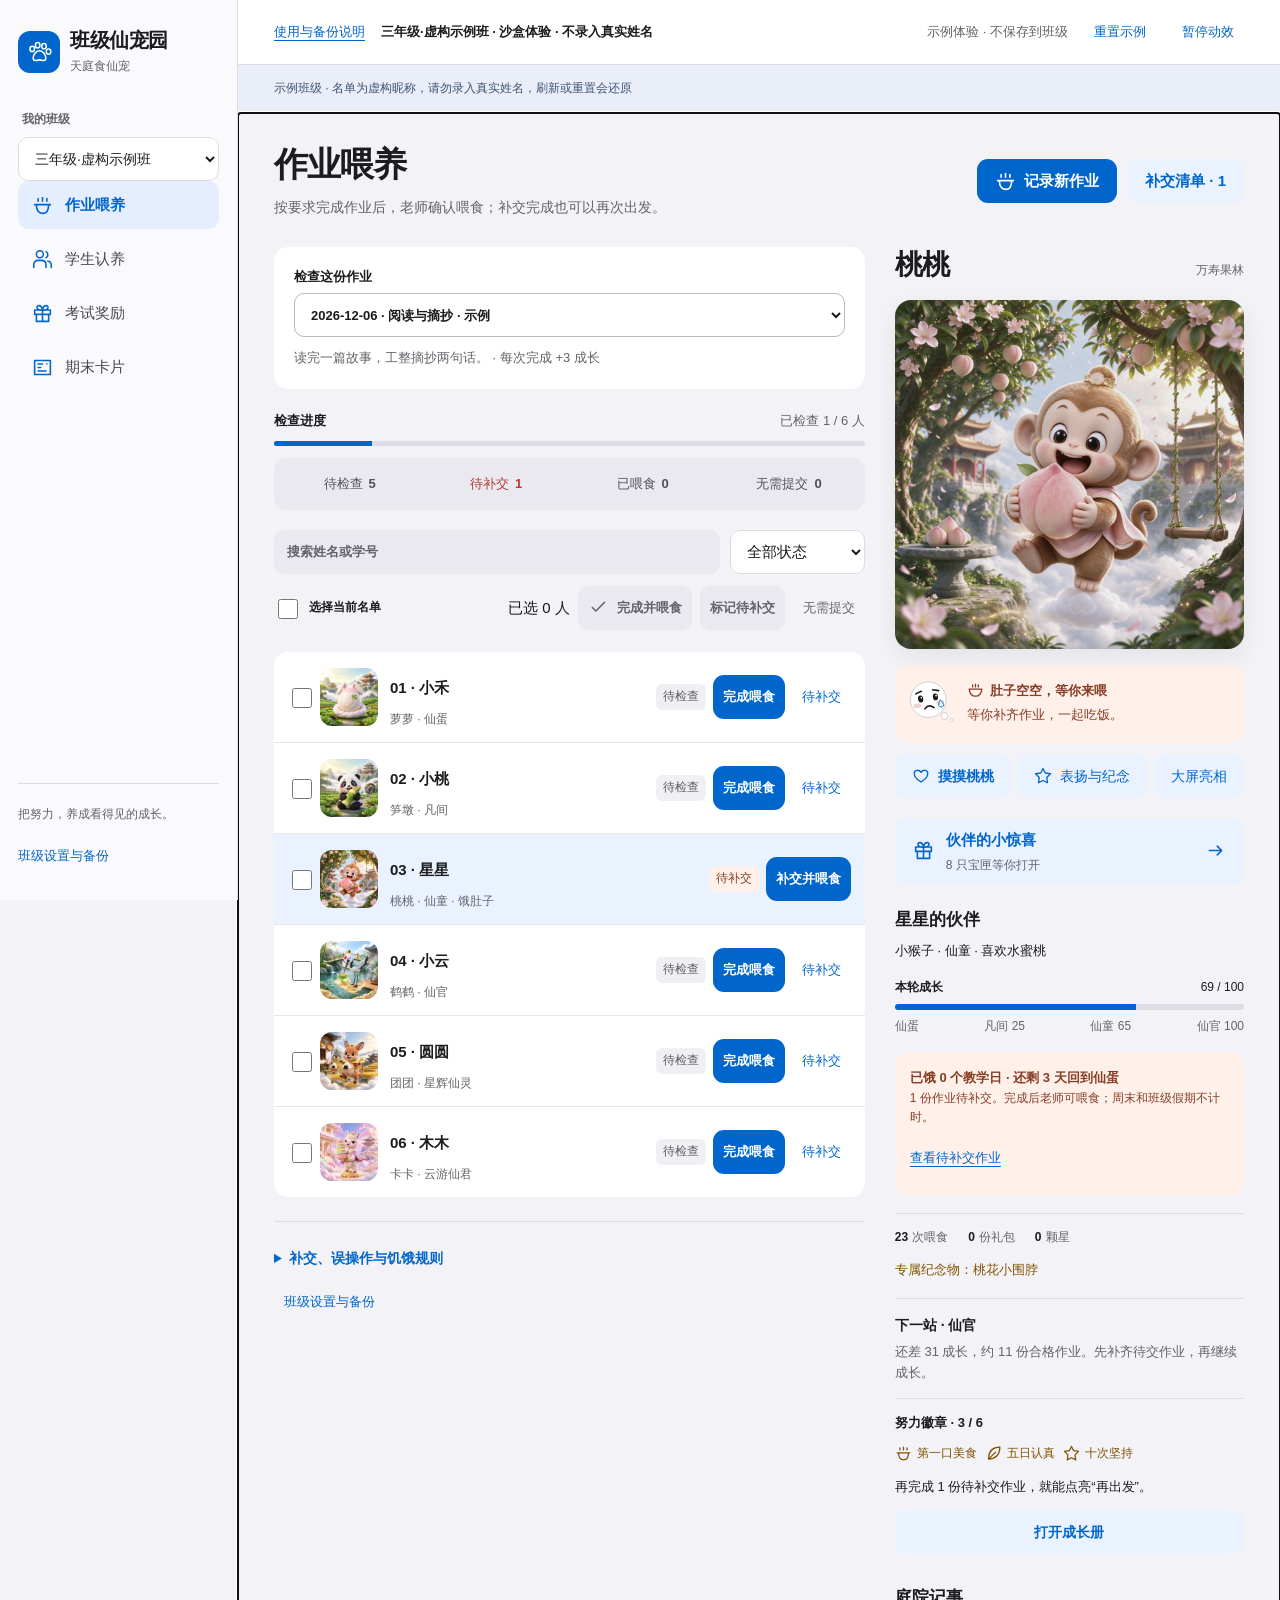
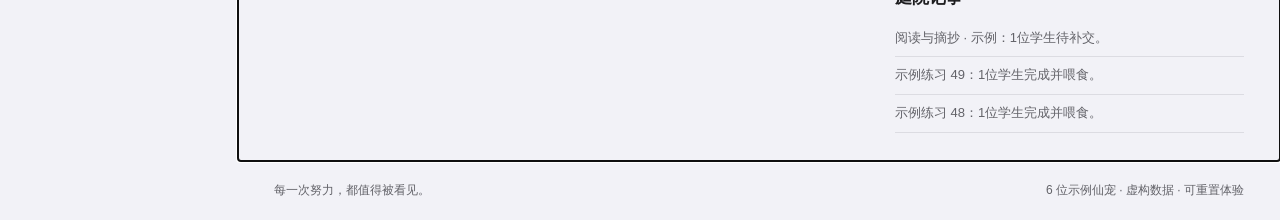
==== commit ebbe1c4c: "Improve web classroom undo, reset confirmation and feedback" ====
--- a/demo/index.html
+++ b/demo/index.html
@@ -1,6 +1,6 @@
 <!doctype html>
 <html lang="zh-CN" data-edition="demo">
-<head><meta http-equiv="Content-Security-Policy" content="default-src 'self' file: data: blob:; script-src 'self' 'unsafe-inline' file:; style-src 'self' 'unsafe-inline' file:; img-src 'self' file: data: blob:; font-src 'self' file: data:; connect-src 'none'; form-action 'none'; base-uri 'none'"><meta charset="utf-8"><meta name="viewport" content="width=device-width,initial-scale=1"><meta name="theme-color" content="#f2f2f7"><link rel="icon" href="data:image/svg+xml,%3Csvg%20xmlns%3D%22http%3A%2F%2Fwww.w3.org%2F2000%2Fsvg%22%20viewBox%3D%220%200%2048%2048%22%3E%3Crect%20width%3D%2248%22%20height%3D%2248%22%20rx%3D%2213%22%20fill%3D%22%230066cc%22%2F%3E%3Cg%20transform%3D%22translate(8%208)%22%20fill%3D%22none%22%20stroke%3D%22white%22%20stroke-width%3D%221.8%22%20stroke-linecap%3D%22round%22%20stroke-linejoin%3D%22round%22%3E%3Cpath%20d%3D%22M9%2022c0-3%203-8%207-8s7%205%207%208c0%204-4%203-7%202-3%201-7%202-7-2Z%22%2F%3E%3Cellipse%20cx%3D%228%22%20cy%3D%2212%22%20rx%3D%222.5%22%20ry%3D%223%22%2F%3E%3Cellipse%20cx%3D%2214%22%20cy%3D%228%22%20rx%3D%222.5%22%20ry%3D%223%22%2F%3E%3Cellipse%20cx%3D%2221%22%20cy%3D%229%22%20rx%3D%222.5%22%20ry%3D%223%22%2F%3E%3Cellipse%20cx%3D%2226%22%20cy%3D%2215%22%20rx%3D%222.5%22%20ry%3D%223%22%2F%3E%3C%2Fg%3E%3C%2Fsvg%3E"><title>班级仙宠园 · 六宠物互动示例</title><link rel="stylesheet" href="class.css"><link rel="stylesheet" href="class-gallery.css"><link rel="stylesheet" href="class-motion.css"><link rel="stylesheet" href="class-ios.css"><link rel="stylesheet" href="class-semester.css"><link rel="stylesheet" href="class-surprises.css"><script defer src="pets.js"></script><script defer src="class-rules.js"></script><script defer src="class-surprises.js"></script><script defer src="class-journey.js"></script><script defer src="class-growth.js"></script><script defer src="class-motion.js"></script><script defer src="class-local.js"></script><script defer src="class-app.js"></script><style>body.local-print-mode > :not(#localPrintView){display:none!important}body.local-print-mode{overflow:visible}#localPrintView{display:block}.edition-help{font-size:13px;color:#0066cc;white-space:nowrap}html[data-edition=demo] [data-action=newClass],html[data-edition=demo] [data-action=leaveDemo]{display:none!important}html[data-edition=demo] #demoBanner{position:static}.topbar #classCaption{margin-right:auto;font-weight:600}@media(max-width:700px){.topbar{display:grid!important;grid-template-columns:minmax(0,1fr) auto auto;gap:7px 12px!important;padding:10px 20px!important}.topbar .edition-help{grid-column:1/-1;font-size:12px}.topbar #classCaption{display:none}.topbar #saveStatus{min-width:0;line-height:1.5}.topbar .quiet{white-space:nowrap;min-width:44px}}</style></head>
+<head><meta http-equiv="Content-Security-Policy" content="default-src 'self' file: data: blob:; script-src 'self' 'unsafe-inline' file:; style-src 'self' 'unsafe-inline' file:; img-src 'self' file: data: blob:; font-src 'self' file: data:; connect-src 'none'; form-action 'none'; base-uri 'none'"><meta charset="utf-8"><meta name="viewport" content="width=device-width,initial-scale=1"><meta name="theme-color" content="#f2f2f7"><link rel="icon" href="data:image/svg+xml,%3Csvg%20xmlns%3D%22http%3A%2F%2Fwww.w3.org%2F2000%2Fsvg%22%20viewBox%3D%220%200%2048%2048%22%3E%3Crect%20width%3D%2248%22%20height%3D%2248%22%20rx%3D%2213%22%20fill%3D%22%230066cc%22%2F%3E%3Cg%20transform%3D%22translate(8%208)%22%20fill%3D%22none%22%20stroke%3D%22white%22%20stroke-width%3D%221.8%22%20stroke-linecap%3D%22round%22%20stroke-linejoin%3D%22round%22%3E%3Cpath%20d%3D%22M9%2022c0-3%203-8%207-8s7%205%207%208c0%204-4%203-7%202-3%201-7%202-7-2Z%22%2F%3E%3Cellipse%20cx%3D%228%22%20cy%3D%2212%22%20rx%3D%222.5%22%20ry%3D%223%22%2F%3E%3Cellipse%20cx%3D%2214%22%20cy%3D%228%22%20rx%3D%222.5%22%20ry%3D%223%22%2F%3E%3Cellipse%20cx%3D%2221%22%20cy%3D%229%22%20rx%3D%222.5%22%20ry%3D%223%22%2F%3E%3Cellipse%20cx%3D%2226%22%20cy%3D%2215%22%20rx%3D%222.5%22%20ry%3D%223%22%2F%3E%3C%2Fg%3E%3C%2Fsvg%3E"><title>班级仙宠园 · 六宠物互动示例</title><link rel="stylesheet" href="class.css"><link rel="stylesheet" href="class-gallery.css"><link rel="stylesheet" href="class-motion.css"><link rel="stylesheet" href="class-ios.css"><link rel="stylesheet" href="class-semester.css"><link rel="stylesheet" href="class-surprises.css"><script defer src="pets.js"></script><script defer src="class-rules.js"></script><script defer src="class-surprises.js"></script><script defer src="class-journey.js"></script><script defer src="class-growth.js"></script><script defer src="class-motion.js"></script><script defer src="class-local.js"></script><script defer src="class-app.js"></script><style>body.local-print-mode > :not(#localPrintView){display:none!important}body.local-print-mode{overflow:visible}#localPrintView{display:block}.edition-help{font-size:13px;color:#0066cc;white-space:nowrap}html[data-edition=demo] [data-action=newClass],html[data-edition=demo] [data-action=leaveDemo]{display:none!important}html[data-edition=demo] #demoBanner{position:static}.topbar #classCaption{margin-right:auto;font-weight:600}@media(max-width:700px){.topbar{display:grid!important;grid-template-columns:minmax(0,1fr) auto auto;gap:7px 12px!important;padding:10px 20px!important}.topbar .edition-help{grid-column:1/-1;font-size:12px}.topbar #classCaption{display:none}.topbar #saveStatus{min-width:0;line-height:1.5}.topbar .quiet{white-space:nowrap;min-width:44px}}</style><link rel="stylesheet" href="class-web-update.css"></head>
 <body>
 <!-- THESIS: A familiar iOS-style workspace lets teachers turn completed homework into visible pet growth. OWN-WORLD: Cool grouped gray, white surfaces, system sans, blue actions, inset lists, segmented filters, quiet separators and complete original paintings. STORY: Choose homework, check students, feed companions, award effort and print one keepsake. FIRST VIEWPORT: Light class sidebar, large task title, white assignment and roster, full pet painting on the right; four-tab navigation on phones. FORM: user-pinned iOS operate interface; neutral-first palette explicitly replaces green backgrounds. FINISH: unreviewed and undocumented is unfinished; this build ends with the finish review, the verdict, and DESIGN.md --><a class="skip" href="#main">跳到主要内容</a>
 <aside class="sidebar"><a class="brand" href="#homework"><span class="brand-mark" aria-hidden="true"><svg viewBox="0 0 32 32" aria-hidden="true"><path d="M9 22c0-3 3-8 7-8s7 5 7 8c0 4-4 3-7 2-3 1-7 2-7-2Z"/><ellipse cx="8" cy="12" rx="2.5" ry="3"/><ellipse cx="14" cy="8" rx="2.5" ry="3"/><ellipse cx="21" cy="9" rx="2.5" ry="3"/><ellipse cx="26" cy="15" rx="2.5" ry="3"/></svg></span><span>班级仙宠园<small>天庭食仙宠</small></span></a><label class="class-label" for="classSelect">我的班级</label><select id="classSelect" aria-label="选择班级"><option>正在载入…</option></select><button class="quiet small" data-action="newClass">新建班级</button><nav id="nav" aria-label="主要目的地"></nav><div class="sidebar-foot"><p>把努力，养成看得见的成长。</p><button class="quiet" data-action="settings">班级设置与备份</button></div></aside>
--- a/demo/class-web-update.css
+++ b/demo/class-web-update.css
@@ -0,0 +1,88 @@
+/* Shared web polish: keep the existing iOS workspace and responsive navigation. */
+button{min-height:44px;min-width:44px}
+.student-info .name-button{min-height:44px;min-width:44px}
+
+#undoNotice.undo-notice{
+ display:flex;
+ align-items:center;
+ justify-content:space-between;
+ gap:12px;
+ margin:20px 36px 0;
+ padding:10px 14px;
+ border:1px solid #dce4f0;
+ border-radius:12px;
+ background:var(--surface,#fff);
+ color:#43546b;
+ font-size:13px;
+ line-height:1.6;
+}
+#undoNotice.undo-notice[hidden]{display:none}
+#undoNotice.undo-notice>span{flex:1;min-width:0;overflow-wrap:anywhere}
+#undoNotice.undo-notice>button{flex:none;min-height:44px;min-width:44px;white-space:nowrap}
+
+/* A receipt follows the teacher's action even after scrolling the roster. */
+#rewardNotice.reward-notice{
+ position:fixed;
+ z-index:70;
+ top:auto;
+ left:auto;
+ right:24px;
+ bottom:24px;
+ display:grid;
+ grid-template-columns:64px minmax(0,1fr) 44px;
+ align-items:start;
+ gap:12px;
+ width:min(510px,calc(100% - var(--ui-sidebar,238px) - 48px));
+ max-width:calc(100% - 48px);
+ max-height:min(360px,calc(100vh - 48px));
+ margin:0;
+ padding:16px;
+ overflow-y:auto;
+ overscroll-behavior:contain;
+ border:1px solid #dce4f0;
+ border-radius:16px;
+ background:var(--surface,#fff);
+ box-shadow:0 8px 28px rgba(30,50,80,.14);
+}
+#rewardNotice.reward-notice[hidden]{display:none}
+#rewardNotice>.reward-portrait{width:64px;height:64px}
+#rewardNotice>div{min-width:0}
+#rewardNotice strong{font-size:18px;line-height:1.5}
+#rewardNotice p{font-size:13px;line-height:1.6;overflow-wrap:anywhere}
+#rewardNotice>.icon-button{
+ position:sticky;
+ top:0;
+ align-self:start;
+ width:44px;
+ height:44px;
+ min-width:44px;
+ min-height:44px;
+ margin:0;
+ padding:10px;
+}
+#rewardNotice .actions{display:flex;flex-wrap:wrap;gap:0 8px}
+#rewardNotice button.quiet{min-height:44px;min-width:44px;padding:8px 0;font-size:13px;text-align:left}
+
+@media(max-width:1150px){
+ #undoNotice.undo-notice{margin-left:24px;margin-right:24px}
+}
+@media(max-width:700px){
+ #undoNotice.undo-notice{margin:14px 20px 0;padding:8px 12px;gap:10px}
+ #rewardNotice.reward-notice{
+  right:12px;
+  bottom:calc(78px + env(safe-area-inset-bottom));
+  width:calc(100% - 24px);
+  max-width:calc(100% - 24px);
+  max-height:min(280px,40vh);
+  grid-template-columns:48px minmax(0,1fr) 44px;
+  gap:10px;
+  padding:12px;
+  border-radius:14px;
+ }
+ #rewardNotice>.reward-portrait{width:48px;height:48px}
+ #rewardNotice strong{font-size:16px}
+ #rewardNotice .actions{gap:0 6px}
+}
+@media print{
+ #undoNotice.undo-notice,#rewardNotice.reward-notice{display:none!important}
+}
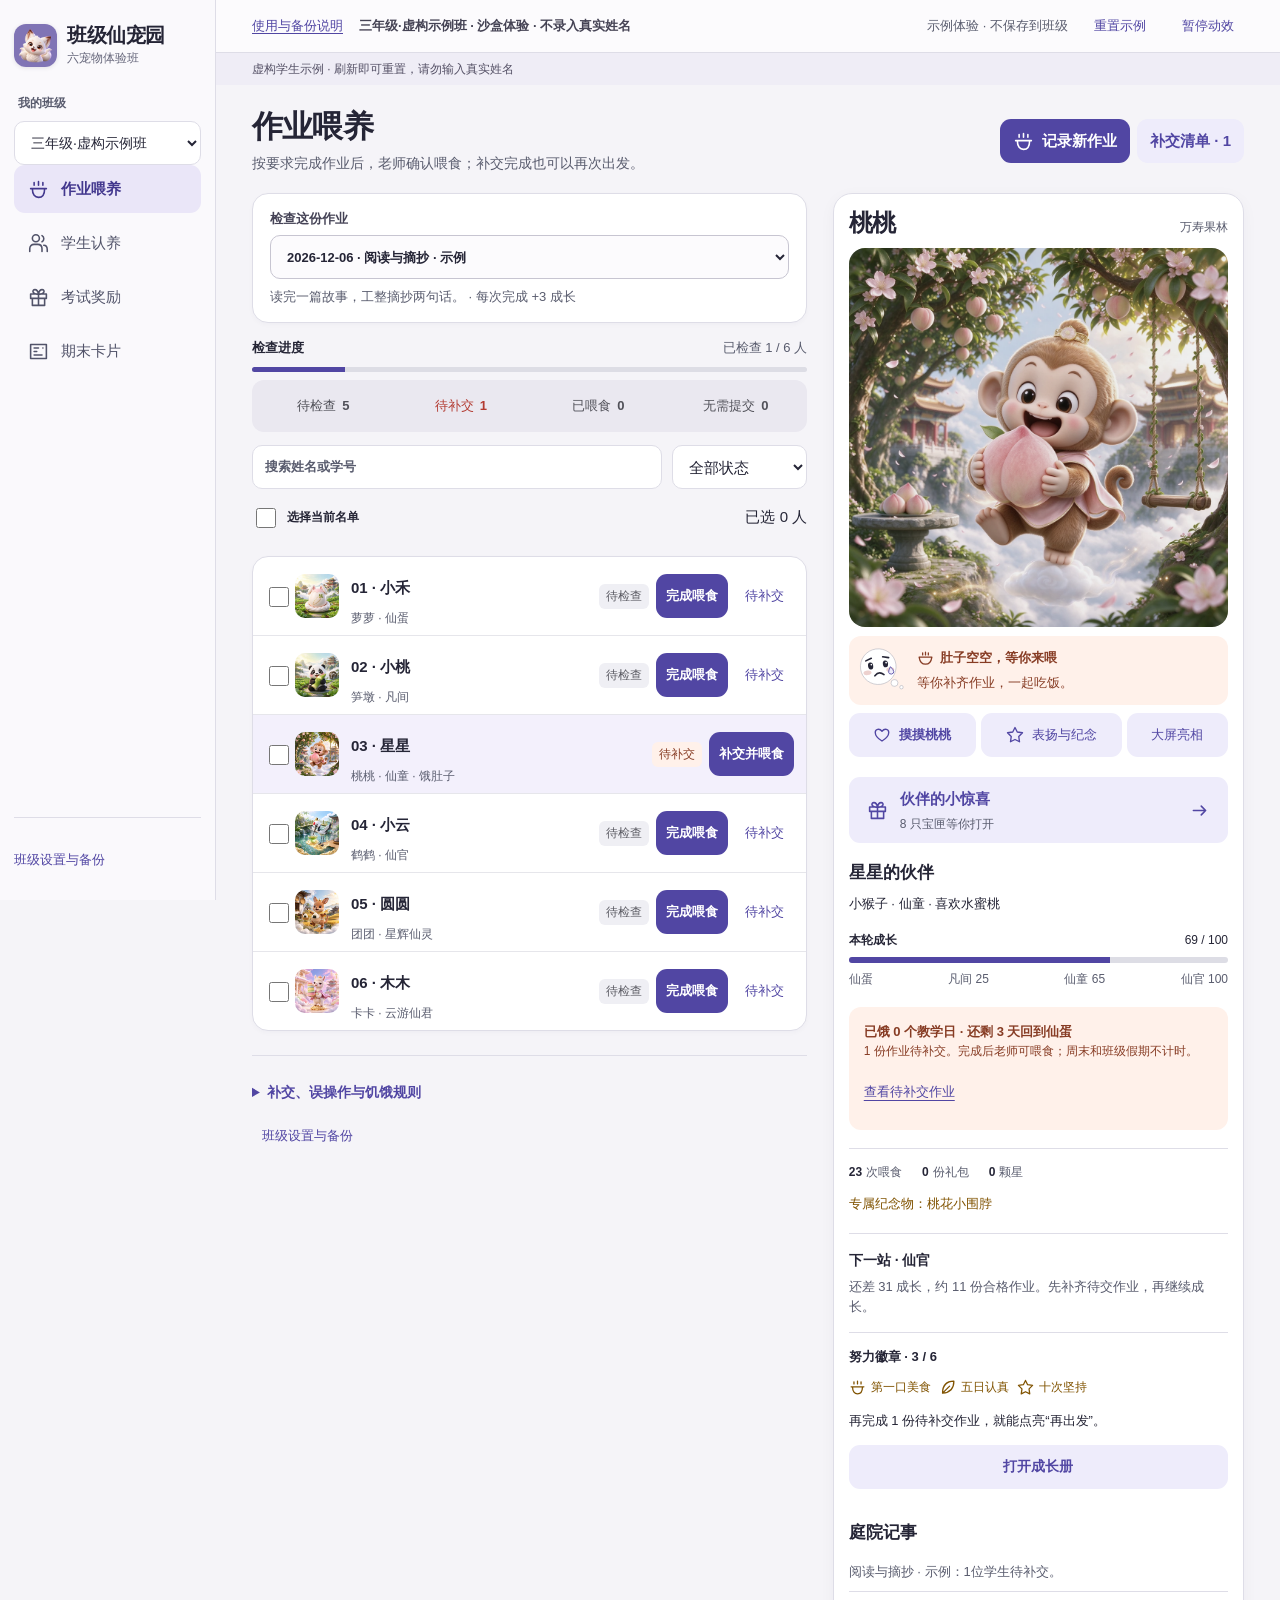
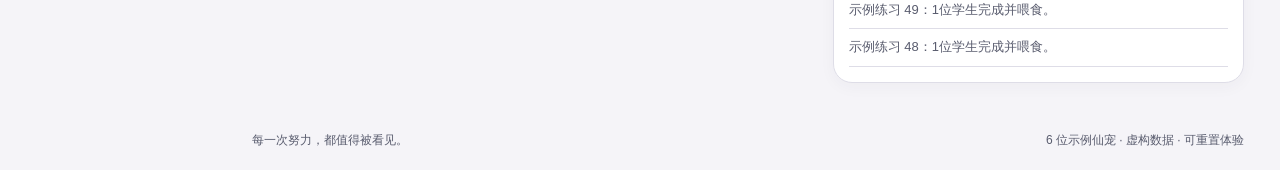
==== commit 4f32a063: "Redesign classroom and printable six-inch companion cards" ====
--- a/demo/index.html
+++ b/demo/index.html
@@ -1,10 +1,10 @@
 <!doctype html>
 <html lang="zh-CN" data-edition="demo">
-<head><meta http-equiv="Content-Security-Policy" content="default-src 'self' file: data: blob:; script-src 'self' 'unsafe-inline' file:; style-src 'self' 'unsafe-inline' file:; img-src 'self' file: data: blob:; font-src 'self' file: data:; connect-src 'none'; form-action 'none'; base-uri 'none'"><meta charset="utf-8"><meta name="viewport" content="width=device-width,initial-scale=1"><meta name="theme-color" content="#f2f2f7"><link rel="icon" href="data:image/svg+xml,%3Csvg%20xmlns%3D%22http%3A%2F%2Fwww.w3.org%2F2000%2Fsvg%22%20viewBox%3D%220%200%2048%2048%22%3E%3Crect%20width%3D%2248%22%20height%3D%2248%22%20rx%3D%2213%22%20fill%3D%22%230066cc%22%2F%3E%3Cg%20transform%3D%22translate(8%208)%22%20fill%3D%22none%22%20stroke%3D%22white%22%20stroke-width%3D%221.8%22%20stroke-linecap%3D%22round%22%20stroke-linejoin%3D%22round%22%3E%3Cpath%20d%3D%22M9%2022c0-3%203-8%207-8s7%205%207%208c0%204-4%203-7%202-3%201-7%202-7-2Z%22%2F%3E%3Cellipse%20cx%3D%228%22%20cy%3D%2212%22%20rx%3D%222.5%22%20ry%3D%223%22%2F%3E%3Cellipse%20cx%3D%2214%22%20cy%3D%228%22%20rx%3D%222.5%22%20ry%3D%223%22%2F%3E%3Cellipse%20cx%3D%2221%22%20cy%3D%229%22%20rx%3D%222.5%22%20ry%3D%223%22%2F%3E%3Cellipse%20cx%3D%2226%22%20cy%3D%2215%22%20rx%3D%222.5%22%20ry%3D%223%22%2F%3E%3C%2Fg%3E%3C%2Fsvg%3E"><title>班级仙宠园 · 六宠物互动示例</title><link rel="stylesheet" href="class.css"><link rel="stylesheet" href="class-gallery.css"><link rel="stylesheet" href="class-motion.css"><link rel="stylesheet" href="class-ios.css"><link rel="stylesheet" href="class-semester.css"><link rel="stylesheet" href="class-surprises.css"><script defer src="pets.js"></script><script defer src="class-rules.js"></script><script defer src="class-surprises.js"></script><script defer src="class-journey.js"></script><script defer src="class-growth.js"></script><script defer src="class-motion.js"></script><script defer src="class-local.js"></script><script defer src="class-app.js"></script><style>body.local-print-mode > :not(#localPrintView){display:none!important}body.local-print-mode{overflow:visible}#localPrintView{display:block}.edition-help{font-size:13px;color:#0066cc;white-space:nowrap}html[data-edition=demo] [data-action=newClass],html[data-edition=demo] [data-action=leaveDemo]{display:none!important}html[data-edition=demo] #demoBanner{position:static}.topbar #classCaption{margin-right:auto;font-weight:600}@media(max-width:700px){.topbar{display:grid!important;grid-template-columns:minmax(0,1fr) auto auto;gap:7px 12px!important;padding:10px 20px!important}.topbar .edition-help{grid-column:1/-1;font-size:12px}.topbar #classCaption{display:none}.topbar #saveStatus{min-width:0;line-height:1.5}.topbar .quiet{white-space:nowrap;min-width:44px}}</style><link rel="stylesheet" href="class-web-update.css"></head>
+<head><meta http-equiv="Content-Security-Policy" content="default-src 'self' file: data: blob:; script-src 'self' 'unsafe-inline' file:; style-src 'self' 'unsafe-inline' file:; img-src 'self' file: data: blob:; font-src 'self' file: data:; connect-src 'none'; form-action 'none'; base-uri 'none'"><meta charset="utf-8"><meta name="viewport" content="width=device-width,initial-scale=1"><meta name="theme-color" content="#f2f2f7"><link rel="icon" href="brand-icon.png"><title>班级仙宠园 · 六宠物互动示例</title><link rel="stylesheet" href="class.css"><link rel="stylesheet" href="class-gallery.css"><link rel="stylesheet" href="class-motion.css"><link rel="stylesheet" href="class-ios.css"><link rel="stylesheet" href="class-semester.css"><link rel="stylesheet" href="class-surprises.css"><script defer src="pets.js"></script><script defer src="class-rules.js"></script><script defer src="class-card-details.js"></script><script defer src="class-surprises.js"></script><script defer src="class-journey.js"></script><script defer src="class-growth.js"></script><script defer src="class-motion.js"></script><script defer src="class-local.js"></script><script defer src="class-app.js"></script><style>body.local-print-mode > :not(#localPrintView){display:none!important}body.local-print-mode{overflow:visible}#localPrintView{display:block}.edition-help{font-size:13px;color:#0066cc;white-space:nowrap}html[data-edition=demo] [data-action=newClass],html[data-edition=demo] [data-action=leaveDemo]{display:none!important}html[data-edition=demo] #demoBanner{position:static}.topbar #classCaption{margin-right:auto;font-weight:600}@media(max-width:700px){.topbar{display:grid!important;grid-template-columns:minmax(0,1fr) auto auto;gap:7px 12px!important;padding:10px 20px!important}.topbar .edition-help{grid-column:1/-1;font-size:12px}.topbar #classCaption{display:none}.topbar #saveStatus{min-width:0;line-height:1.5}.topbar .quiet{white-space:nowrap;min-width:44px}}</style><link rel="stylesheet" href="class-web-update.css"><script defer src="class-web-screen.js"></script></head>
 <body>
 <!-- THESIS: A familiar iOS-style workspace lets teachers turn completed homework into visible pet growth. OWN-WORLD: Cool grouped gray, white surfaces, system sans, blue actions, inset lists, segmented filters, quiet separators and complete original paintings. STORY: Choose homework, check students, feed companions, award effort and print one keepsake. FIRST VIEWPORT: Light class sidebar, large task title, white assignment and roster, full pet painting on the right; four-tab navigation on phones. FORM: user-pinned iOS operate interface; neutral-first palette explicitly replaces green backgrounds. FINISH: unreviewed and undocumented is unfinished; this build ends with the finish review, the verdict, and DESIGN.md --><a class="skip" href="#main">跳到主要内容</a>
-<aside class="sidebar"><a class="brand" href="#homework"><span class="brand-mark" aria-hidden="true"><svg viewBox="0 0 32 32" aria-hidden="true"><path d="M9 22c0-3 3-8 7-8s7 5 7 8c0 4-4 3-7 2-3 1-7 2-7-2Z"/><ellipse cx="8" cy="12" rx="2.5" ry="3"/><ellipse cx="14" cy="8" rx="2.5" ry="3"/><ellipse cx="21" cy="9" rx="2.5" ry="3"/><ellipse cx="26" cy="15" rx="2.5" ry="3"/></svg></span><span>班级仙宠园<small>天庭食仙宠</small></span></a><label class="class-label" for="classSelect">我的班级</label><select id="classSelect" aria-label="选择班级"><option>正在载入…</option></select><button class="quiet small" data-action="newClass">新建班级</button><nav id="nav" aria-label="主要目的地"></nav><div class="sidebar-foot"><p>把努力，养成看得见的成长。</p><button class="quiet" data-action="settings">班级设置与备份</button></div></aside>
-<div class="shell"><header class="topbar"><a class="edition-help" href="使用说明.html" target="_blank" rel="noopener">使用与备份说明</a><span id="classCaption">老师的百味庭院</span><span id="saveStatus" role="status">正在读取班级记录</span><button class="quiet small" data-action="demo">重置示例</button><button id="motionToggle" class="quiet small" data-action="motionToggle" aria-pressed="true">暂停动效</button></header><div id="demoBanner" class="demo-banner" hidden>示例班级 · 名单为虚构昵称，请勿录入真实姓名，刷新或重置会还原<button data-action="leaveDemo" class="quiet small">返回我的班级</button></div><div id="saveWarning" class="save-warning" role="alert" hidden></div><div id="rewardNotice" class="reward-notice" role="status" hidden></div><main id="main" tabindex="-1"><div class="loading">正在打开班级仙宠园…</div></main><footer class="page-foot">每一次努力，都值得被看见。<span>6 位示例仙宠 · 虚构数据 · 可重置体验</span></footer></div>
+<aside class="sidebar"><a class="brand" href="#homework"><span class="brand-mark" aria-hidden="true"><img src="brand-icon.png" width="48" height="48" alt=""></span><span>班级仙宠园<small>六宠物体验班</small></span></a><label class="class-label" for="classSelect">我的班级</label><select id="classSelect" aria-label="选择班级"><option>正在载入…</option></select><button class="quiet small" data-action="newClass">新建班级</button><nav id="nav" aria-label="主要目的地"></nav><div class="sidebar-foot"><p>把努力，养成看得见的成长。</p><button class="quiet" data-action="settings">班级设置与备份</button></div></aside>
+<div class="shell"><header class="topbar"><a class="edition-help" href="使用说明.html" target="_blank" rel="noopener">使用与备份说明</a><span id="classCaption">老师的百味庭院</span><span id="saveStatus" role="status">正在读取班级记录</span><button class="quiet small" data-action="demo">重置示例</button><button id="motionToggle" class="quiet small" data-action="motionToggle" aria-pressed="true">暂停动效</button></header><div id="demoBanner" class="demo-banner" hidden>虚构学生示例 · 刷新即可重置，请勿输入真实姓名<button data-action="leaveDemo" class="quiet small">返回我的班级</button></div><div id="saveWarning" class="save-warning" role="alert" hidden></div><div id="rewardNotice" class="reward-notice" role="status" hidden></div><main id="main" tabindex="-1"><div class="loading">正在打开班级仙宠园…</div></main><footer class="page-foot">每一次努力，都值得被看见。<span>6 位示例仙宠 · 虚构数据 · 可重置体验</span></footer></div>
 <dialog id="petDialog"><div class="dialog-head"><h2>选择认养的仙宠</h2><button class="icon-button" data-action="closeDialog" aria-label="关闭"><svg class="icon" viewBox="0 0 24 24" aria-hidden="true"><path d="M6 6l12 12M18 6 6 18"/></svg></button></div><p id="adoptHint"></p><label class="search-field">寻找伙伴<input id="petSearch" placeholder="输入名字、种类或仙境"></label><div id="petGrid" class="pet-grid"></div></dialog>
 <dialog id="importDialog"><div class="dialog-head"><h2>确认恢复班级备份</h2><button class="icon-button" data-action="closeDialog" aria-label="关闭"><svg class="icon" viewBox="0 0 24 24" aria-hidden="true"><path d="M6 6l12 12M18 6 6 18"/></svg></button></div><p id="importSummary"></p><p>恢复将替换当前班级记录。请先导出一份当前备份，便于找回。</p><div class="actions"><button class="secondary" data-action="export">导出当前备份</button><button data-action="confirmImport">确认恢复</button></div></dialog>
 <dialog id="presentationDialog" class="presentation-dialog" aria-label="课堂表彰"><div class="presentation-toolbar"><span id="presentationLabel">伙伴大屏展示</span><div class="actions"><button class="quiet" data-action="replayPresentation">再庆祝一次</button><button class="secondary" data-action="fullscreenPresentation">全屏展示</button><button class="quiet" data-action="closePresentation">结束展示</button></div></div><div id="presentationContent"></div><p id="presentationStatus" class="sr-only" role="status"></p></dialog><input id="backupFile" type="file" accept=".json,application/json" hidden><div id="toast" role="status" class="toast"></div></body></html>
--- a/demo/class-web-update.css
+++ b/demo/class-web-update.css
@@ -86,3 +86,110 @@
 @media print{
  #undoNotice.undo-notice,#rewardNotice.reward-notice{display:none!important}
 }
+
+/* Screen appearance for the teacher workspace, including compact layouts. */
+@media screen {
+  :root {
+    --paper:#f5f4f8;--surface:#fff;--ink:#252536;--muted:#595c6e;--jade:#5146a3;
+    --pale:#eeecfb;--line:#dedde7;--ui-accent:#5146a3;--ui-accent-hover:#3e3580;--ui-fill:#eeedf4;
+    --ui-hover:#f4f2fa;--ui-field-line:#c7c5d1;--ui-radius:16px;--ui-sidebar:216px;
+  }
+  body:not(.local-print-mode){background:var(--paper);color:var(--ink)}
+  #main:focus{outline:none}
+  .sidebar{background:#faf9fc;padding:23px 14px 18px}
+  .sidebar .brand{margin-bottom:26px;gap:10px}.sidebar .brand-mark{width:43px;height:43px;border-radius:12px;background:transparent;overflow:hidden;box-shadow:0 1px 4px #302b421e}
+  .brand-mark img{display:block;width:100%;height:100%;object-fit:contain}
+  .sidebar .brand small{margin-top:1px;color:#66677b}.sidebar .nav-link,.sidebar .nav-link .icon{color:#515369}
+  .sidebar .nav-link.active{background:#eae6f8;color:#43388e}.sidebar .nav-link.active .icon{color:inherit}
+  .sidebar .sidebar-foot p{display:none}.sidebar .class-label{font-weight:650}
+  .topbar{min-height:52px;padding-block:4px;background:#fcfbfd;border-bottom:1px solid var(--line)}
+  .topbar #classCaption{color:#454354}
+  .demo-banner{background:#efedf6;color:#555166;min-height:32px;line-height:1.5}
+  .demo-banner .quiet,.edition-help{color:var(--ui-accent)}.edition-help{text-underline-offset:3px}
+  #main{padding-top:23px}
+  .page-head{gap:14px;margin-bottom:19px}.page-head h1{font-size:clamp(26px,2.45vw,36px);line-height:1.23}
+  .page-head p{margin-top:6px;line-height:1.55;font-size:14px}
+  .head-actions{align-items:center;flex-wrap:wrap;gap:7px}.head-action{padding-inline:13px}
+  .work-layout{grid-template-columns:minmax(0,1.35fr) minmax(0,1fr);gap:clamp(16px,2vw,28px);align-items:start}
+  .work-panel,.work-layout>.stage{min-width:0}
+  .assignment,.form-panel,.student-list,.roster-pet,.honor-card,.care-summary,.week-effort{border:1px solid var(--line);box-shadow:0 2px 5px #302b4207}
+  .assignment{padding:15px 17px;margin:0 0 15px}
+  .assignment-meta label,.assignment label{font-size:13px;color:#454356}
+  .assignment p{color:var(--muted);line-height:1.5;margin-top:6px}
+  .assignment select,.form-panel input,.form-panel select{background:#fcfbfd}
+  .homework-progress{margin:12px 0}.check-shortcuts{margin-top:8px;background:#eae8f0}
+  .check-shortcuts button.active{color:var(--ui-accent)}
+  .list-tools{margin:13px 0 6px}
+  .list-tools input{background:white;border:1px solid var(--line)}
+  .selection-bar{padding-bottom:7px}.selection-bar button:disabled{display:none}
+  .student-row{min-height:74px;padding:8px 12px;gap:8px}.student-row.selected{background:#f3f0fc}
+  .student-info .name-button{min-height:44px;line-height:1.4}
+  .stage{border:1px solid var(--line);background:var(--surface);border-radius:19px;padding:15px;box-shadow:0 4px 16px #302b420a}
+  .stage .scene-caption{display:flex;flex-wrap:wrap;align-items:baseline;justify-content:space-between;gap:4px 8px;margin:0 0 10px}
+  .stage .pet-name{font-size:24px;line-height:1.2}
+  .stage .pet-art-window{border-radius:13px;box-shadow:none}
+  .stage .pet-response{background:#f7f5fa;margin-top:9px;padding:10px}
+  .stage .pet-companion-tools{gap:5px;margin-top:8px}
+  .stage .pet-companion-tools button{font-size:13px;white-space:normal;color:var(--ui-accent);background:var(--pale);padding:6px 8px}
+  .stage .pet-state{padding-top:16px}
+  .student-info img{height:44px;width:44px;aspect-ratio:1;object-fit:cover;border-radius:10px}
+  .roster-grid,.card-preview{gap:16px}
+  .roster-pet,.honor-card{min-width:0;overflow:hidden}
+  .roster-pet img,.honor-card img{border-radius:0}
+  .roster-pet h3,.honor-card h3{line-height:1.45;overflow-wrap:anywhere}
+  .roster-pet h3{display:flex;align-items:center;justify-content:space-between;gap:6px;flex-wrap:wrap}
+  .roster-actions{display:flex;flex-wrap:wrap;align-items:center;gap:4px}
+  .roster-pet button{white-space:normal}
+  .teacher-panes{display:none}
+  dialog{border:1px solid var(--line);max-height:calc(100dvh - 24px);overscroll-behavior:contain}
+  .class-options{position:relative;justify-self:end;flex:none;color:var(--ui-accent)}
+  .class-options summary{cursor:pointer;min-height:44px;display:flex;align-items:center;justify-content:center;gap:6px;padding:3px 8px;font-size:13px;font-weight:650;list-style:none}
+  .class-options summary::-webkit-details-marker{display:none}
+  .class-options summary:after{content:"";width:6px;height:6px;border:solid currentColor;border-width:0 1.5px 1.5px 0;transform:translateY(-1px) rotate(45deg)}
+  .class-options[open] summary:after{transform:translateY(2px) rotate(225deg)}
+  .class-options-menu{position:absolute;right:0;top:100%;width:max-content;min-width:145px;z-index:65;padding:5px;background:white;border:1px solid var(--line);border-radius:13px;box-shadow:0 8px 24px #28203926}
+  .class-options-menu>*{display:flex;align-items:center;justify-content:flex-start;width:100%;min-height:44px;padding:8px 12px!important;border-radius:7px;color:var(--ui-accent);text-decoration:none;font-size:13px}
+  .class-options-menu>:hover{background:var(--pale)}
+}
+@media screen and (min-width:1001px) and (max-width:1180px){
+  :root{--ui-sidebar:181px}.sidebar .brand{font-size:17px}.work-layout{grid-template-columns:minmax(0,1.3fr) minmax(0,1fr)}
+}
+@media screen and (max-width:1000px){
+  .work-layout:has(>.teacher-panes){display:flex;flex-direction:column;gap:12px}
+  .teacher-panes{align-self:stretch;display:grid;grid-template-columns:1fr 1fr;gap:3px;padding:3px;border:1px solid #dedbe8;border-radius:12px;background:#eae8f1}
+  .teacher-panes button{display:flex;justify-content:center;align-items:center;gap:7px;border:0;border-radius:9px;min-height:44px;min-width:0;padding:4px 8px;color:#565368;background:transparent;font-size:14px}
+  .teacher-panes button[aria-pressed=true]{background:#fff;color:#423887;box-shadow:0 1px 4px #312a401a}
+  .teacher-panes img{display:block;border-radius:7px;width:28px;height:28px;object-fit:cover}
+  .work-layout[data-pane=roster]>#petStage,.work-layout[data-pane=partner]>.work-panel{display:none}
+  .work-layout>.work-panel,.work-layout>#petStage{width:100%}
+  .stage .companion-navigation{display:flex;align-items:center;justify-content:space-between;grid-column:1/-1;gap:8px;margin:0 0 8px}
+}
+@media screen and (min-width:701px) and (max-width:1000px){
+  :root{--ui-sidebar:165px}.sidebar{padding:16px 10px}.sidebar .brand{font-size:16px}.sidebar .brand-mark{width:34px;height:34px}
+  #main{padding:17px 18px}.topbar{padding-inline:16px;flex-wrap:wrap;gap:3px 8px}.demo-banner{padding-inline:16px}
+  .stage{display:grid;grid-template-columns:minmax(0,1fr) minmax(0,1fr);gap:7px 15px}.stage .pet-state{padding-top:0}
+}
+@media screen and (max-width:700px){
+  .sidebar{padding:6px 14px;grid-template-columns:minmax(0,1fr) minmax(105px,40%);column-gap:8px;border:0;background:#fcfbfd}
+  .sidebar .brand{font-size:16px;margin:0;gap:7px}.sidebar .brand-mark{width:33px;height:33px;border-radius:9px}.sidebar .brand small{font-size:10px;line-height:1.3}
+  .sidebar nav{background:rgba(251,250,253,.97)}.sidebar .nav-link.active{color:var(--ui-accent);background:transparent}
+  .sidebar select{min-width:0;width:100%;background:#f0edf6}
+  .shell .topbar{display:flex!important;justify-content:space-between;align-items:center;min-height:36px;padding:0 12px!important;gap:7px!important;background:#fcfbfd}
+  .topbar #saveStatus{font-size:11px;color:var(--muted)}
+  .demo-banner{min-height:28px;padding:3px 14px;font-size:11px}
+  #main{padding:15px 13px 18px}
+  .page-head{align-items:flex-start;gap:8px;margin:0 0 11px}.page-head h1{font-size:26px}.page-head p{margin-top:3px;font-size:12px;line-height:1.45}
+  .head-actions{display:flex;flex-wrap:wrap;gap:5px}.head-action{font-size:13px;padding:6px 11px}
+  .assignment{padding:10px 12px;margin:0 0 9px}.assignment select{min-height:44px}
+  .homework-progress{margin:8px 0}.check-shortcuts{margin-top:6px}.check-shortcuts button{min-height:44px}
+  .list-tools{margin:8px 0 3px}.list-tools label{min-width:0}.list-tools input{min-width:0}
+  .selection-bar{gap:4px;padding:0 0 4px}.selection-bar .select-all{margin:0}.selection-bar #selectionCount{margin-left:auto}
+  .student-row{padding:7px;gap:6px;min-height:67px}.student-info img{width:36px;height:36px}.student-info{gap:6px}
+  .stage{padding:12px}.stage .pet-name{font-size:22px}
+  .roster-grid,.card-preview{gap:9px}.roster-pet .roster-body,.honor-card .card-copy{padding:10px}
+  .roster-pet h3{font-size:15px;gap:3px}.roster-actions{gap:2px}
+  .welcome{gap:16px}.welcome-title{font-size:31px}.welcome .actions{margin-top:12px}
+}
+@media screen and (max-width:360px){
+ .sidebar{padding-inline:10px}.sidebar .brand{font-size:15px}#main{padding-inline:10px}.student-row{grid-template-columns:18px minmax(0,1fr) auto}.student-info img{width:30px;height:30px}.row-actions button{padding-inline:6px}
+}
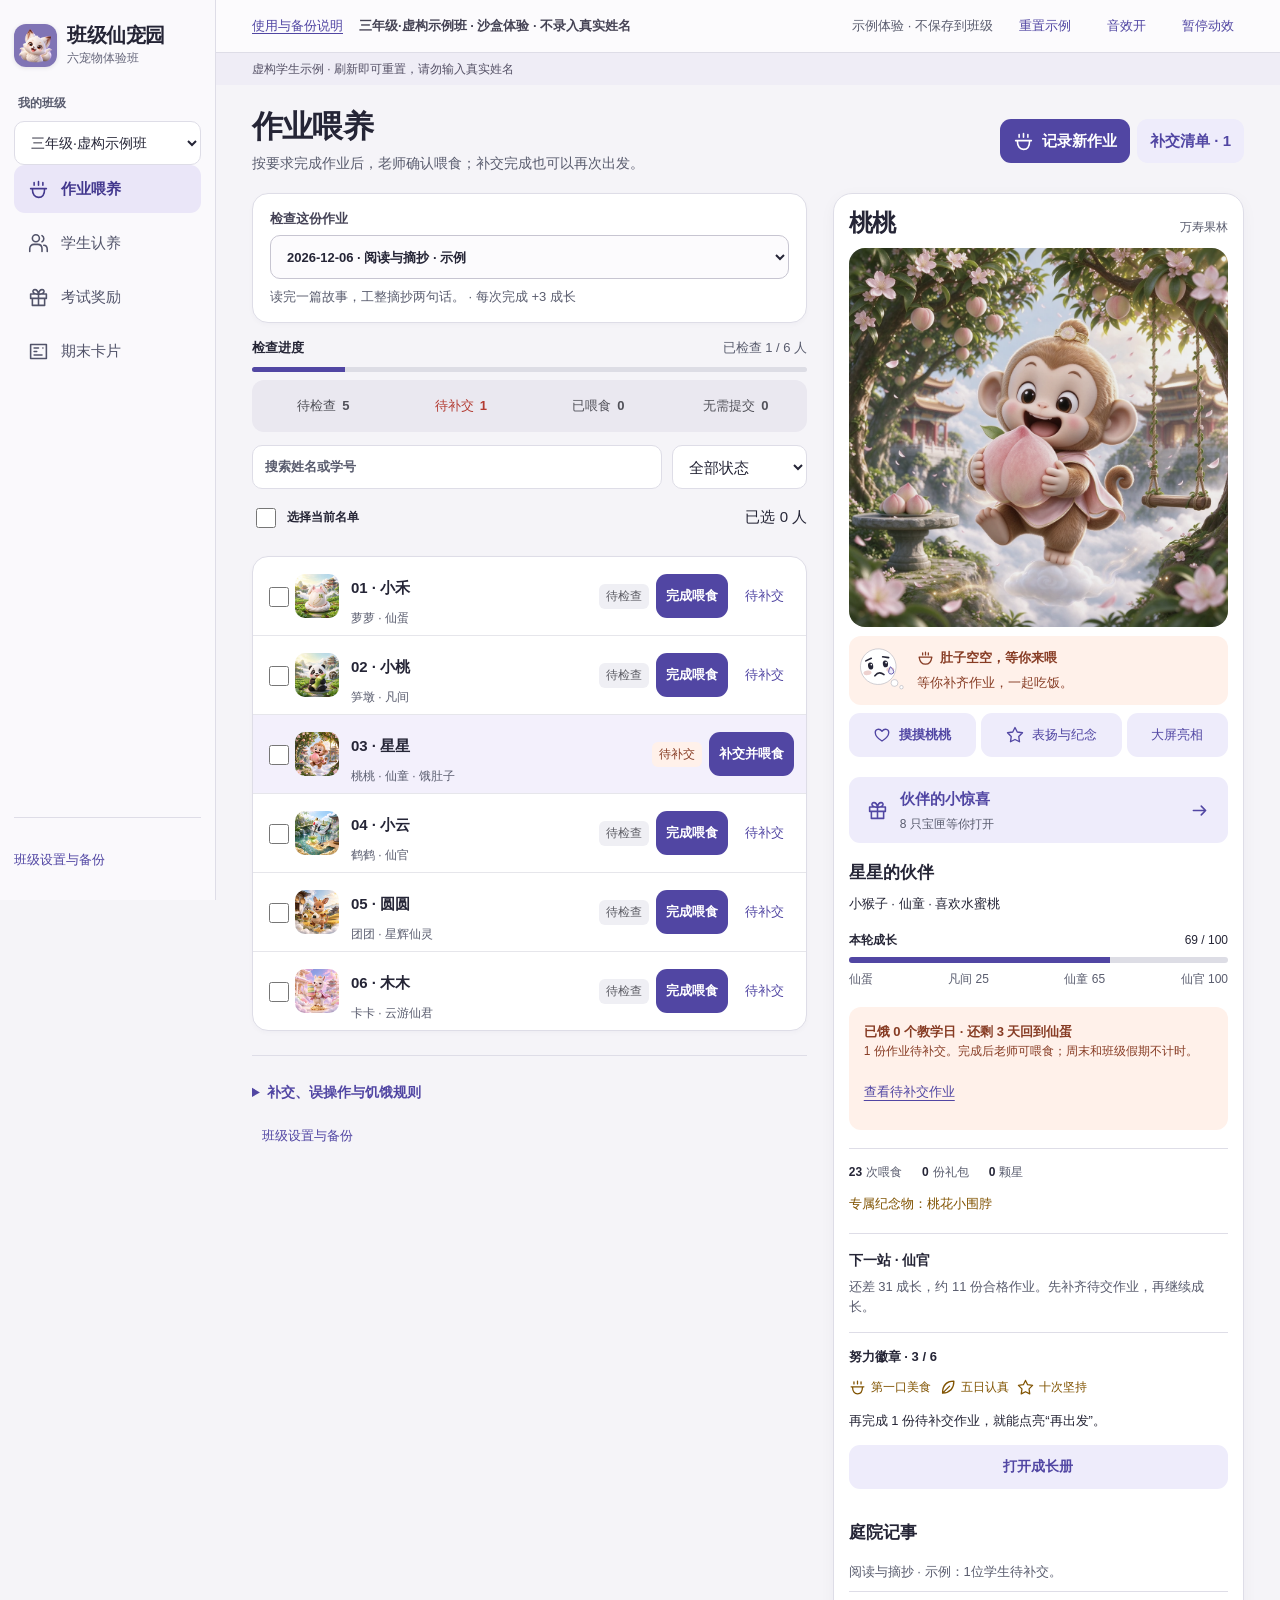
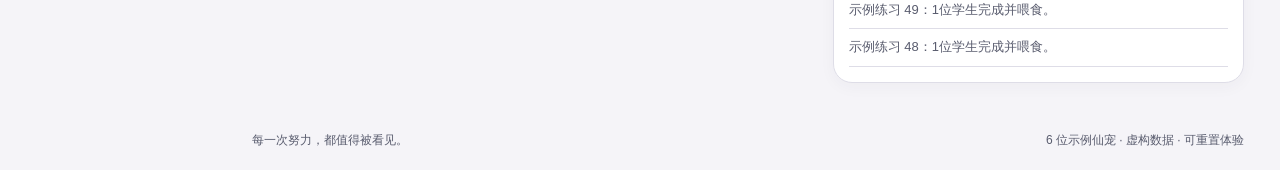
==== commit f191bedd: "Celebrate earned gifts and pet evolutions with optional sound" ====
--- a/demo/index.html
+++ b/demo/index.html
@@ -1,10 +1,10 @@
 <!doctype html>
 <html lang="zh-CN" data-edition="demo">
-<head><meta http-equiv="Content-Security-Policy" content="default-src 'self' file: data: blob:; script-src 'self' 'unsafe-inline' file:; style-src 'self' 'unsafe-inline' file:; img-src 'self' file: data: blob:; font-src 'self' file: data:; connect-src 'none'; form-action 'none'; base-uri 'none'"><meta charset="utf-8"><meta name="viewport" content="width=device-width,initial-scale=1"><meta name="theme-color" content="#f2f2f7"><link rel="icon" href="brand-icon.png"><title>班级仙宠园 · 六宠物互动示例</title><link rel="stylesheet" href="class.css"><link rel="stylesheet" href="class-gallery.css"><link rel="stylesheet" href="class-motion.css"><link rel="stylesheet" href="class-ios.css"><link rel="stylesheet" href="class-semester.css"><link rel="stylesheet" href="class-surprises.css"><script defer src="pets.js"></script><script defer src="class-rules.js"></script><script defer src="class-card-details.js"></script><script defer src="class-surprises.js"></script><script defer src="class-journey.js"></script><script defer src="class-growth.js"></script><script defer src="class-motion.js"></script><script defer src="class-local.js"></script><script defer src="class-app.js"></script><style>body.local-print-mode > :not(#localPrintView){display:none!important}body.local-print-mode{overflow:visible}#localPrintView{display:block}.edition-help{font-size:13px;color:#0066cc;white-space:nowrap}html[data-edition=demo] [data-action=newClass],html[data-edition=demo] [data-action=leaveDemo]{display:none!important}html[data-edition=demo] #demoBanner{position:static}.topbar #classCaption{margin-right:auto;font-weight:600}@media(max-width:700px){.topbar{display:grid!important;grid-template-columns:minmax(0,1fr) auto auto;gap:7px 12px!important;padding:10px 20px!important}.topbar .edition-help{grid-column:1/-1;font-size:12px}.topbar #classCaption{display:none}.topbar #saveStatus{min-width:0;line-height:1.5}.topbar .quiet{white-space:nowrap;min-width:44px}}</style><link rel="stylesheet" href="class-web-update.css"><script defer src="class-web-screen.js"></script></head>
+<head><meta http-equiv="Content-Security-Policy" content="default-src 'self' file: data: blob:; script-src 'self' 'unsafe-inline' file:; style-src 'self' 'unsafe-inline' file:; img-src 'self' file: data: blob:; font-src 'self' file: data:; connect-src 'none'; form-action 'none'; base-uri 'none'"><meta charset="utf-8"><meta name="viewport" content="width=device-width,initial-scale=1"><meta name="theme-color" content="#f2f2f7"><link rel="icon" href="brand-icon.png"><title>班级仙宠园 · 六宠物互动示例</title><link rel="stylesheet" href="class.css"><link rel="stylesheet" href="class-gallery.css"><link rel="stylesheet" href="class-motion.css"><link rel="stylesheet" href="class-ios.css"><link rel="stylesheet" href="class-semester.css"><link rel="stylesheet" href="class-surprises.css"><script defer src="pets.js"></script><script defer src="class-rules.js"></script><script defer src="class-card-details.js"></script><script defer src="class-surprises.js"></script><script defer src="class-journey.js"></script><script defer src="class-growth.js"></script><script defer src="class-motion.js"></script><script defer src="class-local.js"></script><link rel="stylesheet" href="class-celebration.css"><script defer src="class-celebration.js"></script><script defer src="class-app.js"></script><style>body.local-print-mode > :not(#localPrintView){display:none!important}body.local-print-mode{overflow:visible}#localPrintView{display:block}.edition-help{font-size:13px;color:#0066cc;white-space:nowrap}html[data-edition=demo] [data-action=newClass],html[data-edition=demo] [data-action=leaveDemo]{display:none!important}html[data-edition=demo] #demoBanner{position:static}.topbar #classCaption{margin-right:auto;font-weight:600}@media(max-width:700px){.topbar{display:grid!important;grid-template-columns:minmax(0,1fr) auto auto;gap:7px 12px!important;padding:10px 20px!important}.topbar .edition-help{grid-column:1/-1;font-size:12px}.topbar #classCaption{display:none}.topbar #saveStatus{min-width:0;line-height:1.5}.topbar .quiet{white-space:nowrap;min-width:44px}}</style><link rel="stylesheet" href="class-web-update.css"><script defer src="class-web-screen.js"></script></head>
 <body>
 <!-- THESIS: A familiar iOS-style workspace lets teachers turn completed homework into visible pet growth. OWN-WORLD: Cool grouped gray, white surfaces, system sans, blue actions, inset lists, segmented filters, quiet separators and complete original paintings. STORY: Choose homework, check students, feed companions, award effort and print one keepsake. FIRST VIEWPORT: Light class sidebar, large task title, white assignment and roster, full pet painting on the right; four-tab navigation on phones. FORM: user-pinned iOS operate interface; neutral-first palette explicitly replaces green backgrounds. FINISH: unreviewed and undocumented is unfinished; this build ends with the finish review, the verdict, and DESIGN.md --><a class="skip" href="#main">跳到主要内容</a>
 <aside class="sidebar"><a class="brand" href="#homework"><span class="brand-mark" aria-hidden="true"><img src="brand-icon.png" width="48" height="48" alt=""></span><span>班级仙宠园<small>六宠物体验班</small></span></a><label class="class-label" for="classSelect">我的班级</label><select id="classSelect" aria-label="选择班级"><option>正在载入…</option></select><button class="quiet small" data-action="newClass">新建班级</button><nav id="nav" aria-label="主要目的地"></nav><div class="sidebar-foot"><p>把努力，养成看得见的成长。</p><button class="quiet" data-action="settings">班级设置与备份</button></div></aside>
-<div class="shell"><header class="topbar"><a class="edition-help" href="使用说明.html" target="_blank" rel="noopener">使用与备份说明</a><span id="classCaption">老师的百味庭院</span><span id="saveStatus" role="status">正在读取班级记录</span><button class="quiet small" data-action="demo">重置示例</button><button id="motionToggle" class="quiet small" data-action="motionToggle" aria-pressed="true">暂停动效</button></header><div id="demoBanner" class="demo-banner" hidden>虚构学生示例 · 刷新即可重置，请勿输入真实姓名<button data-action="leaveDemo" class="quiet small">返回我的班级</button></div><div id="saveWarning" class="save-warning" role="alert" hidden></div><div id="rewardNotice" class="reward-notice" role="status" hidden></div><main id="main" tabindex="-1"><div class="loading">正在打开班级仙宠园…</div></main><footer class="page-foot">每一次努力，都值得被看见。<span>6 位示例仙宠 · 虚构数据 · 可重置体验</span></footer></div>
+<div class="shell"><header class="topbar"><a class="edition-help" href="使用说明.html" target="_blank" rel="noopener">使用与备份说明</a><span id="classCaption">老师的百味庭院</span><span id="saveStatus" role="status">正在读取班级记录</span><button class="quiet small" data-action="demo">重置示例</button><button id="rewardSoundToggle" type="button" class="quiet small" aria-label="课堂庆祝音效" aria-pressed="true">音效开</button><button id="motionToggle" class="quiet small" data-action="motionToggle" aria-pressed="true">暂停动效</button></header><div id="demoBanner" class="demo-banner" hidden>虚构学生示例 · 刷新即可重置，请勿输入真实姓名<button data-action="leaveDemo" class="quiet small">返回我的班级</button></div><div id="saveWarning" class="save-warning" role="alert" hidden></div><div id="rewardNotice" class="reward-notice" role="status" hidden></div><main id="main" tabindex="-1"><div class="loading">正在打开班级仙宠园…</div></main><footer class="page-foot">每一次努力，都值得被看见。<span>6 位示例仙宠 · 虚构数据 · 可重置体验</span></footer></div>
 <dialog id="petDialog"><div class="dialog-head"><h2>选择认养的仙宠</h2><button class="icon-button" data-action="closeDialog" aria-label="关闭"><svg class="icon" viewBox="0 0 24 24" aria-hidden="true"><path d="M6 6l12 12M18 6 6 18"/></svg></button></div><p id="adoptHint"></p><label class="search-field">寻找伙伴<input id="petSearch" placeholder="输入名字、种类或仙境"></label><div id="petGrid" class="pet-grid"></div></dialog>
 <dialog id="importDialog"><div class="dialog-head"><h2>确认恢复班级备份</h2><button class="icon-button" data-action="closeDialog" aria-label="关闭"><svg class="icon" viewBox="0 0 24 24" aria-hidden="true"><path d="M6 6l12 12M18 6 6 18"/></svg></button></div><p id="importSummary"></p><p>恢复将替换当前班级记录。请先导出一份当前备份，便于找回。</p><div class="actions"><button class="secondary" data-action="export">导出当前备份</button><button data-action="confirmImport">确认恢复</button></div></dialog>
 <dialog id="presentationDialog" class="presentation-dialog" aria-label="课堂表彰"><div class="presentation-toolbar"><span id="presentationLabel">伙伴大屏展示</span><div class="actions"><button class="quiet" data-action="replayPresentation">再庆祝一次</button><button class="secondary" data-action="fullscreenPresentation">全屏展示</button><button class="quiet" data-action="closePresentation">结束展示</button></div></div><div id="presentationContent"></div><p id="presentationStatus" class="sr-only" role="status"></p></dialog><input id="backupFile" type="file" accept=".json,application/json" hidden><div id="toast" role="status" class="toast"></div></body></html>
--- a/demo/class-celebration.css
+++ b/demo/class-celebration.css
@@ -0,0 +1,136 @@
+/* A transient keepsake for the moment a teacher awards a companion. */
+.celebrate-ribbon {
+  --foil:#ffdfa0;
+  --light:#c2beff;
+  --shade:#27244e;
+  position:fixed;
+  z-index:180;
+  top:66px;
+  top:calc(62px + env(safe-area-inset-top, 0px));
+  left:50%;
+  transform:translateX(-50%);
+  width:360px;
+  max-width:calc(100vw - 24px);
+  min-height:94px;
+  box-sizing:border-box;
+  padding:10px 24px 10px 17px;
+  display:flex;
+  align-items:center;
+  border:1px solid rgba(255,224,175,.79);
+  border-radius:21px;
+  background:radial-gradient(ellipse at 18% 85%,#665891 0%,transparent 57%),linear-gradient(110deg,#3d3664,var(--shade) 64%,#363156);
+  color:#fff;
+  text-align:left;
+  box-shadow:0 6px 24px #17142e45,inset 0 0 0 3px #ffffff0a;
+  overflow:hidden;
+  isolation:isolate;
+  pointer-events:none;
+  user-select:none;
+  font-family:system-ui,-apple-system,"Microsoft YaHei",sans-serif;
+}
+.celebrate-ribbon[data-kind=gift] {
+  --shade:#4c263f;
+  --light:#f7bfd4;
+  background:radial-gradient(ellipse at 17% 82%,#a35b74 0%,transparent 54%),linear-gradient(110deg,#754362,var(--shade) 69%,#63344d);
+}
+.celebrate-ribbon[data-kind=card] {
+  --shade:#2b3c50;
+  --light:#b7dcea;
+  background:radial-gradient(ellipse at 17% 85%,#567c8d 0%,transparent 55%),linear-gradient(110deg,#3e5a71,var(--shade) 66%,#374861);
+}
+.celebrate-sky {position:absolute;top:0;left:0;right:0;bottom:0;z-index:-1;overflow:hidden}
+.celebrate-sky::before,.celebrate-sky::after {
+  content:"";position:absolute;width:120%;height:170%;left:-18%;top:36%;
+  border:1px solid rgba(250,224,165,.20);border-radius:50%;transform:rotate(-14deg)
+}
+.celebrate-sky::after {top:52%;left:-9%;border-color:rgba(255,255,255,.12)}
+.celebrate-star {position:absolute;background:var(--foil);opacity:.79;clip-path:polygon(50% 0,64% 37%,100% 50%,63% 63%,50% 100%,37% 63%,0 50%,37% 38%)}
+.celebrate-seal {position:relative;flex:0 0 76px;height:76px;margin-right:18px;display:grid;place-items:center}
+.celebrate-portrait {
+  position:relative;width:63px;height:63px;box-sizing:border-box;border-radius:50%;
+  border:2px solid #ffdfa0;overflow:hidden;box-shadow:0 3px 10px #1c142f65;display:grid;place-items:center;background:#564866;
+}
+.celebrate-portrait img {position:absolute;top:0;left:0;width:100%;height:100%;object-fit:cover;object-position:50% 42%}
+.celebrate-symbol {font-size:34px;color:var(--foil);line-height:1}
+.celebrate-portrait[data-evolution] {background-size:100% 100%;background-position:center}
+.celebrate-portrait[data-evolution=star] {background-image:url("art-surprises/star-mantle-v2.webp")}
+.celebrate-portrait[data-evolution=cloud] {background-image:url("art-surprises/cloud-mantle-v2.webp")}
+.celebrate-portrait[data-evolution] img {top:11%;left:11%;width:78%;height:78%;border-radius:8px}
+.celebrate-portrait[data-evolution] .celebrate-symbol {visibility:hidden}
+.celebrate-orbit {position:absolute;top:2px;right:2px;bottom:2px;left:2px;border:1px solid #ffe2a411;border-top-color:var(--foil);border-bottom-color:var(--light);border-radius:50%;transform:rotate(-28deg)}
+.celebrate-orbit::after {content:"";position:absolute;left:8px;top:6px;width:5px;height:5px;background:#ffe4a7;box-shadow:0 0 6px var(--foil);border-radius:50%}
+.celebrate-badge {
+  position:absolute;right:6px;bottom:3px;width:16px;height:16px;background:var(--foil);
+  clip-path:polygon(50% 0,62% 33%,97% 35%,70% 58%,78% 94%,50% 75%,18% 94%,29% 60%,2% 35%,38% 32%);
+}
+.celebrate-ribbon[data-kind=gift] .celebrate-portrait {border-radius:17px}
+.celebrate-ribbon[data-kind=gift] .celebrate-orbit {top:1px;right:1px;bottom:1px;left:1px;border-radius:22px;transform:rotate(-8deg)}
+.celebrate-ribbon[data-kind=gift] .celebrate-badge {right:4px;bottom:6px;width:16px;height:13px;border-radius:2px;clip-path:none;background:linear-gradient(90deg,#ffd88d 40%,#9a5362 40%,#9a5362 57%,#ffd88d 57%);border-top:2px solid #fff0cb}
+.celebrate-ribbon[data-kind=card] .celebrate-portrait {width:51px;height:66px;border-radius:6px;transform:rotate(-7deg);border-bottom-width:6px}
+.celebrate-ribbon[data-kind=card] .celebrate-orbit {top:7px;right:12px;bottom:3px;left:12px;border:1px solid var(--foil);border-radius:5px;transform:rotate(7deg);z-index:-1}
+.celebrate-ribbon[data-kind=card] .celebrate-orbit::after {display:none}
+.celebrate-copy {display:flex;flex-direction:column;min-width:0;position:relative}
+.celebrate-heading {font:700 24px/1.22 system-ui,-apple-system,"Microsoft YaHei",sans-serif;letter-spacing:.04em;color:#fff4d7}
+.celebrate-detail {margin-top:5px;font-size:14px;font-weight:500;line-height:1.4;color:#fff;overflow:hidden;display:-webkit-box;-webkit-box-orient:vertical;-webkit-line-clamp:2;overflow-wrap:anywhere}
+.celebrate-kicker {font-size:12px;line-height:1.45;letter-spacing:.16em;color:#e4ddfc;margin-bottom:2px;font-weight:600}
+.pet-motion-enabled .celebrate-ribbon[data-kind=level] {
+  width:430px;min-height:180px;border-radius:26px;padding:12px 24px 12px 16px;
+  background:radial-gradient(ellipse at 23% 53%,#8b6589 0%,#514674 34%,transparent 63%),linear-gradient(112deg,#292854,#282342 72%,#3c3157);
+}
+.pet-motion-enabled .celebrate-ribbon[data-kind=level] .celebrate-seal {flex-basis:156px;height:156px;margin-right:24px}
+.pet-motion-enabled .celebrate-ribbon[data-kind=level] .celebrate-seal::before,
+.pet-motion-enabled .celebrate-ribbon[data-kind=level] .celebrate-seal::after {
+  content:"";position:absolute;top:0;bottom:0;left:0;right:0;border-radius:50%;
+  border:1px solid #ffeba87a;box-shadow:inset 0 0 16px #ffe8a94a,0 0 17px #d8adfb45;
+}
+.pet-motion-enabled .celebrate-ribbon[data-kind=level] .celebrate-seal::after {top:5px;bottom:5px;left:5px;right:5px;border:1px dashed #f5d5ac70;box-shadow:none}
+.pet-motion-enabled .celebrate-ribbon[data-kind=level] .celebrate-portrait {width:84%;height:84%;border-radius:28%;box-shadow:0 0 15px #f5dc9d65}
+.pet-motion-enabled .celebrate-ribbon[data-kind=level] .celebrate-badge {width:19px;height:19px;right:16px;bottom:9px}
+.pet-motion-enabled .celebrate-ribbon[data-kind=level] .celebrate-heading {font-size:34px;letter-spacing:.07em}
+.pet-motion-enabled .celebrate-ribbon[data-kind=level] .celebrate-detail {font-size:17px;margin-top:3px}
+.pet-motion-enabled .celebrate-ribbon[data-kind=level] .celebrate-kicker {margin-bottom:5px}
+
+@media (prefers-reduced-motion:no-preference) {
+  .pet-motion-enabled .celebrate-ribbon {animation:celebrate-arrive 2.45s both}
+  .pet-motion-enabled .celebrate-portrait {animation:celebrate-unseal .60s cubic-bezier(.18,.68,.21,1.13) both}
+  .pet-motion-enabled .celebrate-ribbon[data-kind=card] .celebrate-portrait {animation-name:celebrate-card-turn}
+  .pet-motion-enabled .celebrate-ribbon[data-kind=card] .celebrate-badge {animation:celebrate-stamp .36s .32s both}
+  .pet-motion-enabled .celebrate-ribbon[data-kind=gift] .celebrate-portrait {animation:celebrate-pop .72s both}
+  .pet-motion-enabled .celebrate-ribbon[data-kind=gift] .celebrate-star {animation-name:celebrate-burst}
+  .pet-motion-enabled .celebrate-ribbon[data-kind=level] .celebrate-orbit {animation:celebrate-orbit 1.15s cubic-bezier(.12,.59,.24,1) both}
+  .pet-motion-enabled .celebrate-ribbon[data-kind=level] .celebrate-seal::before {animation:celebrate-rise 1s cubic-bezier(.13,.6,.24,1) both}
+  .pet-motion-enabled .celebrate-star {animation:celebrate-star 1.25s ease-out both}
+  .pet-motion-enabled .celebrate-copy {animation:celebrate-letter .45s .09s both}
+}
+@keyframes celebrate-arrive {
+  0% {opacity:0;transform:translate(-50%,-8px)}
+  13%,82% {opacity:1;transform:translate(-50%,0)}
+  100% {opacity:0;transform:translate(-50%,-4px)}
+}
+@keyframes celebrate-unseal {from{opacity:.3;transform:scale(.74) rotate(-9deg)}to{opacity:1;transform:scale(1) rotate(0)}}
+@keyframes celebrate-card-turn {from{opacity:.3;transform:perspective(300px) rotateY(-55deg) rotate(-12deg)}to{opacity:1;transform:perspective(300px) rotateY(0) rotate(-7deg)}}
+@keyframes celebrate-pop {0%{opacity:.3;transform:translateY(8px) scale(.82)}38%{opacity:1;transform:translateY(-4px) rotate(-6deg)}64%{transform:translateY(1px) rotate(3deg)}100%{transform:translateY(0) rotate(0)}}
+@keyframes celebrate-burst {0%{opacity:0;transform:scale(.3) translate(-24px,16px) rotate(-40deg)}40%{opacity:1}100%{opacity:.7;transform:scale(1) translate(0,0) rotate(0)}}
+@keyframes celebrate-stamp {0%{opacity:0;transform:scale(2.3) rotate(18deg)}60%{opacity:1;transform:scale(.8)}100%{transform:scale(1) rotate(0)}}
+@keyframes celebrate-orbit {from{transform:rotate(-140deg) scale(.9)}to{transform:rotate(-28deg) scale(1)}}
+@keyframes celebrate-rise {from{opacity:0;transform:scale(.62)}52%{opacity:1}to{opacity:.83;transform:scale(1)}}
+@keyframes celebrate-letter {from{opacity:0;transform:translateX(-5px)}to{opacity:1;transform:translateX(0)}}
+@keyframes celebrate-star {0%{opacity:0;transform:scale(.45) translateY(6px)}48%{opacity:1}100%{opacity:.7;transform:scale(1) translateY(0)}}
+@media (max-width:700px) {
+  .celebrate-ribbon {top:50px;top:calc(50px + env(safe-area-inset-top,0px));width:330px}
+  .pet-motion-enabled .celebrate-ribbon[data-kind=level] {min-height:143px;padding:9px 16px 9px 12px}
+  .pet-motion-enabled .celebrate-ribbon[data-kind=level] .celebrate-seal {flex-basis:124px;height:124px;margin-right:19px}
+  .pet-motion-enabled .celebrate-ribbon[data-kind=level] .celebrate-heading {font-size:28px}
+}
+@media (max-height:480px) and (orientation:landscape) {
+  .celebrate-ribbon {top:51px;top:calc(51px + env(safe-area-inset-top,0px));min-height:72px;width:306px;border-radius:16px;padding:6px 15px 6px 11px}
+  .celebrate-seal {flex-basis:56px;height:56px;margin-right:13px}
+  .celebrate-portrait {width:47px;height:47px}
+  .celebrate-ribbon[data-kind=card] .celebrate-portrait {width:37px;height:50px}
+  .celebrate-heading {font-size:20px}.celebrate-detail {font-size:13px;margin-top:2px}
+  .pet-motion-enabled .celebrate-ribbon[data-kind=level] {width:332px;min-height:117px;padding:6px 16px 6px 10px;border-radius:20px}
+  .pet-motion-enabled .celebrate-ribbon[data-kind=level] .celebrate-seal {flex-basis:104px;height:104px;margin-right:17px}
+  .pet-motion-enabled .celebrate-ribbon[data-kind=level] .celebrate-heading {font-size:26px}
+  .pet-motion-enabled .celebrate-ribbon[data-kind=level] .celebrate-detail {font-size:14px}
+}
+@media print {.celebrate-ribbon,#rewardSoundToggle{display:none!important}}
